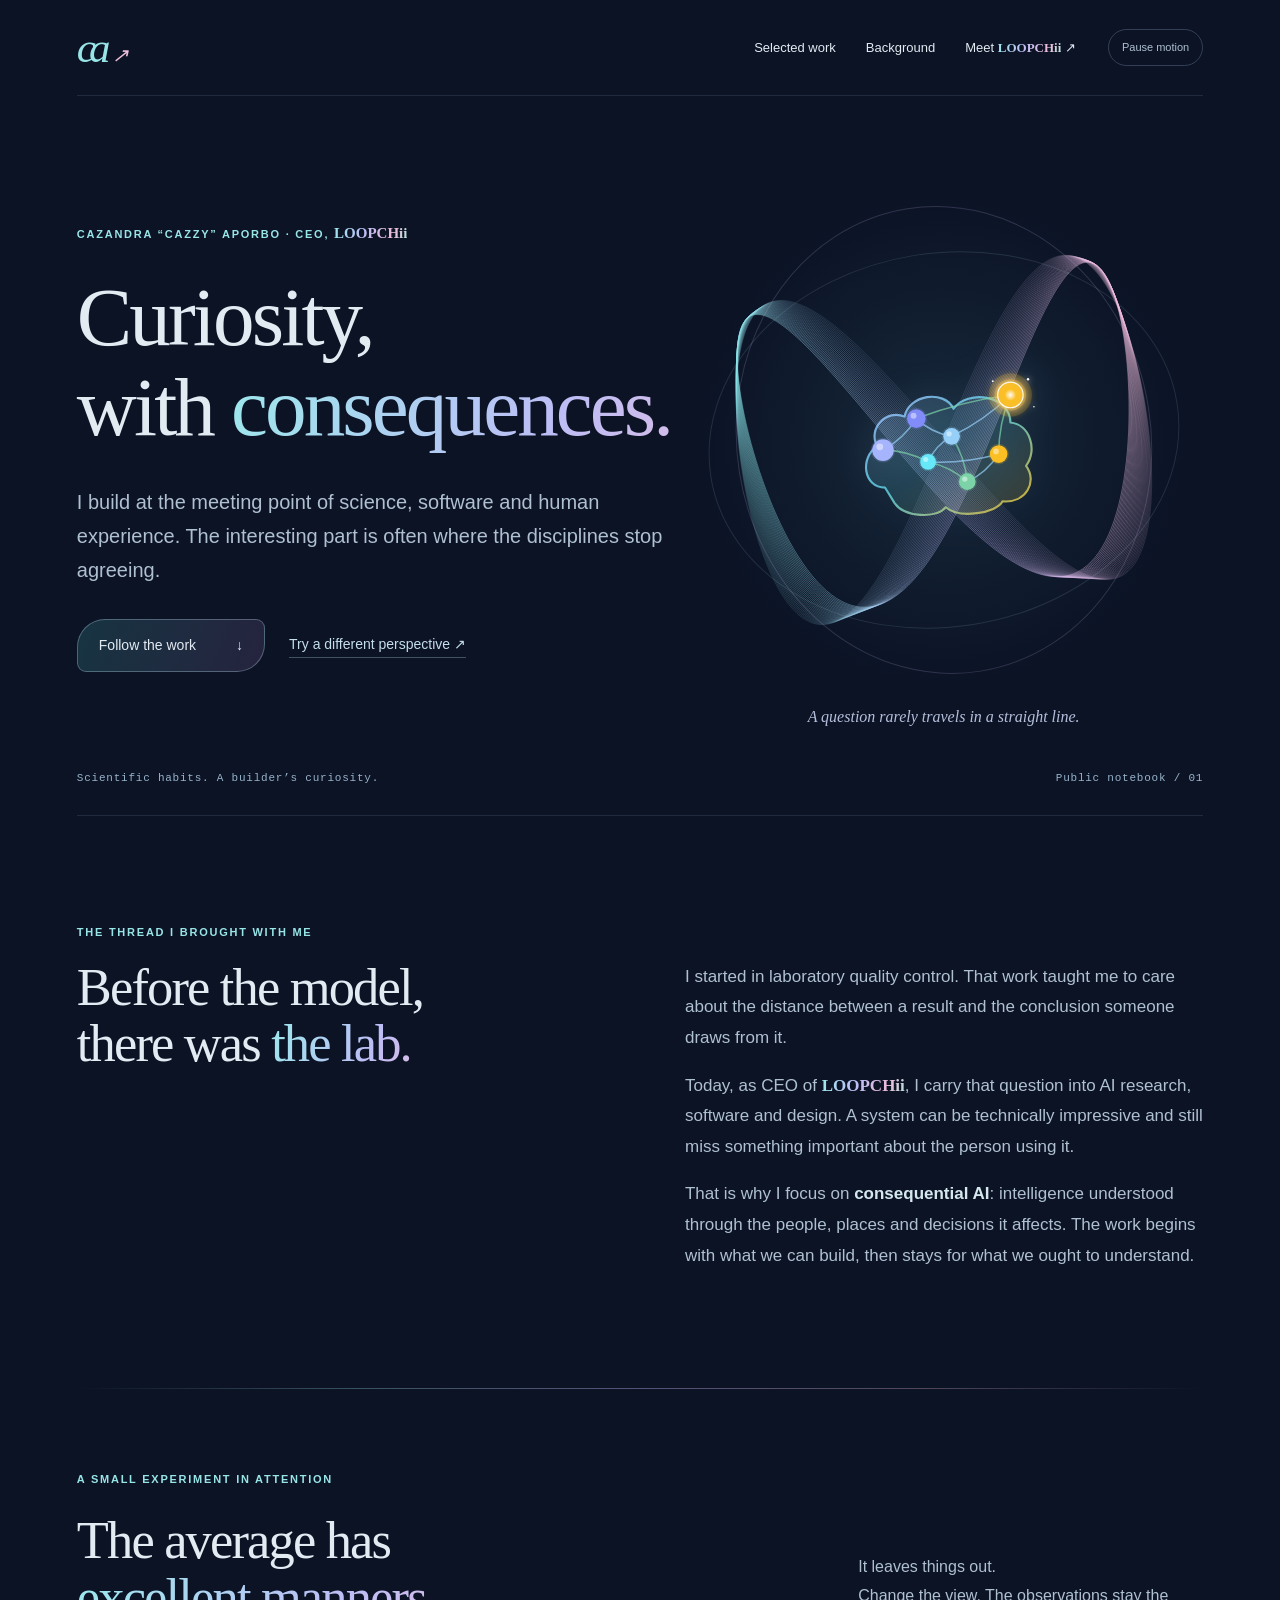
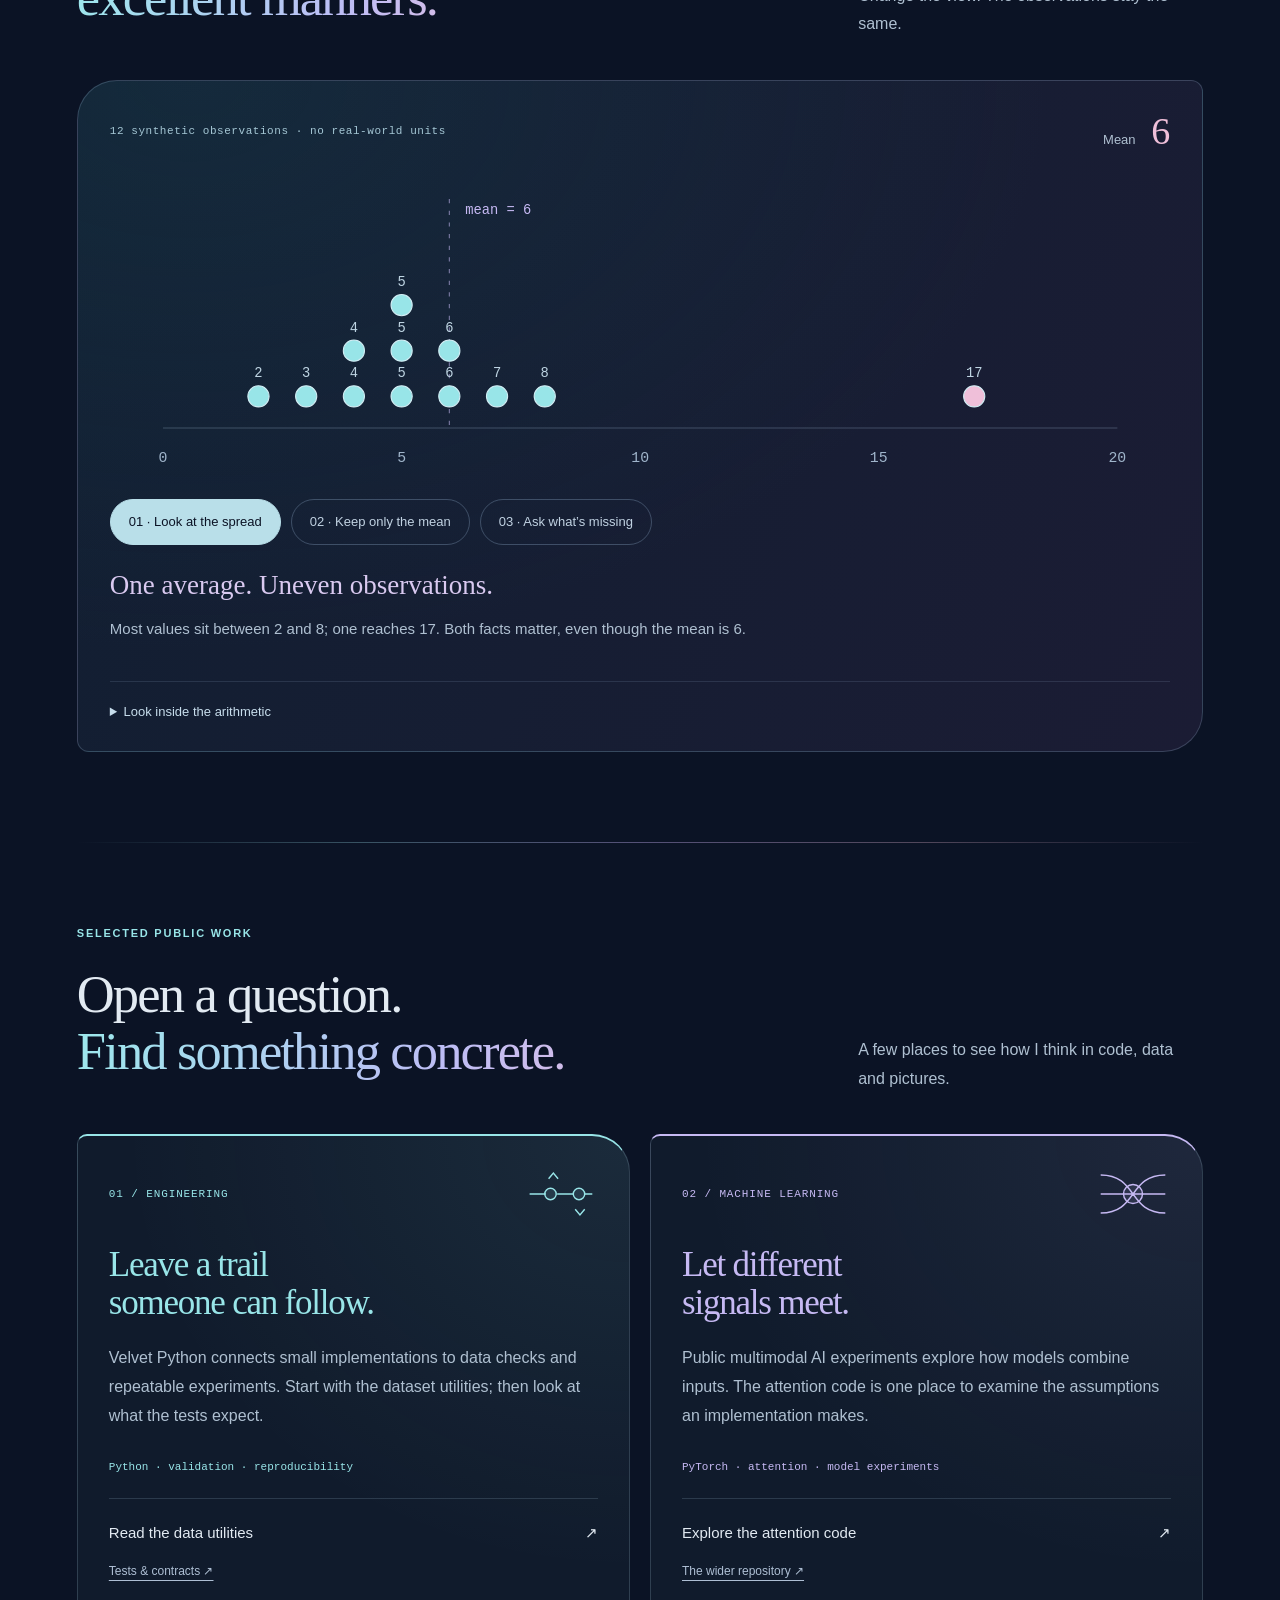
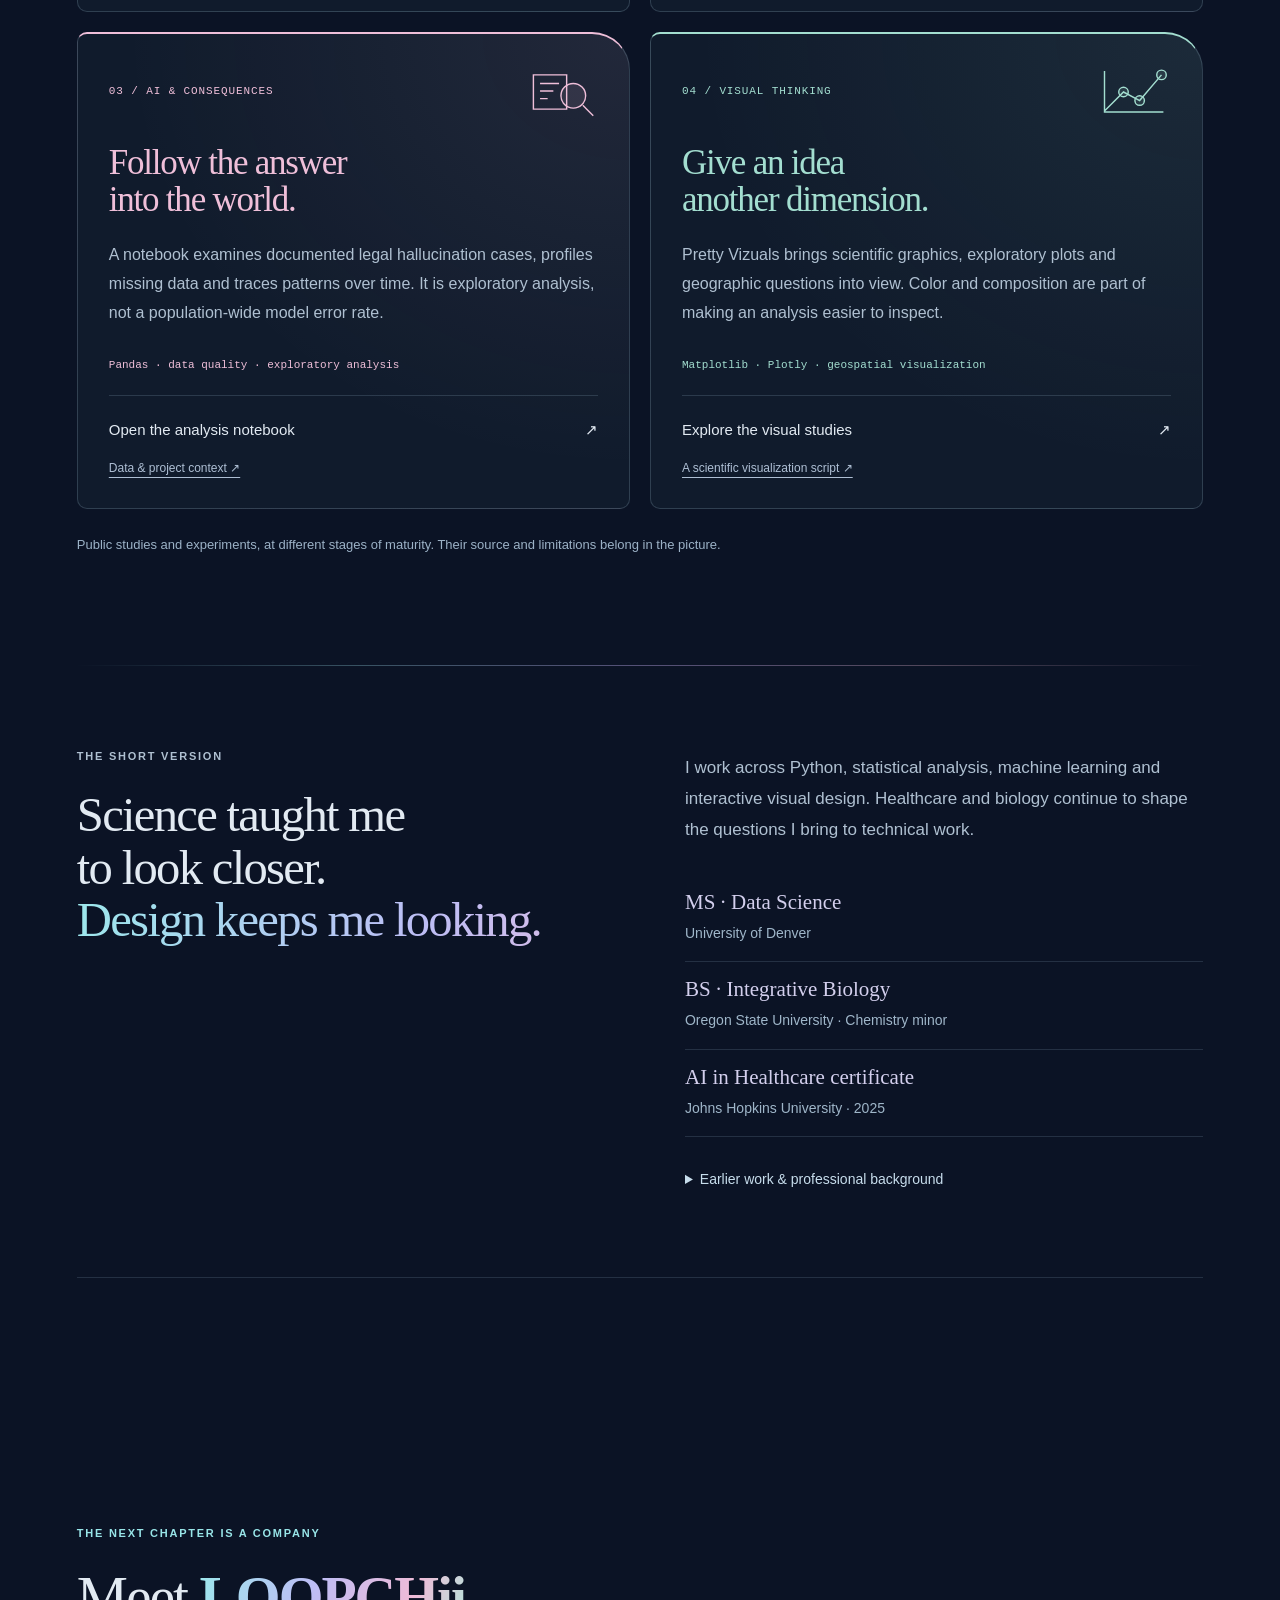
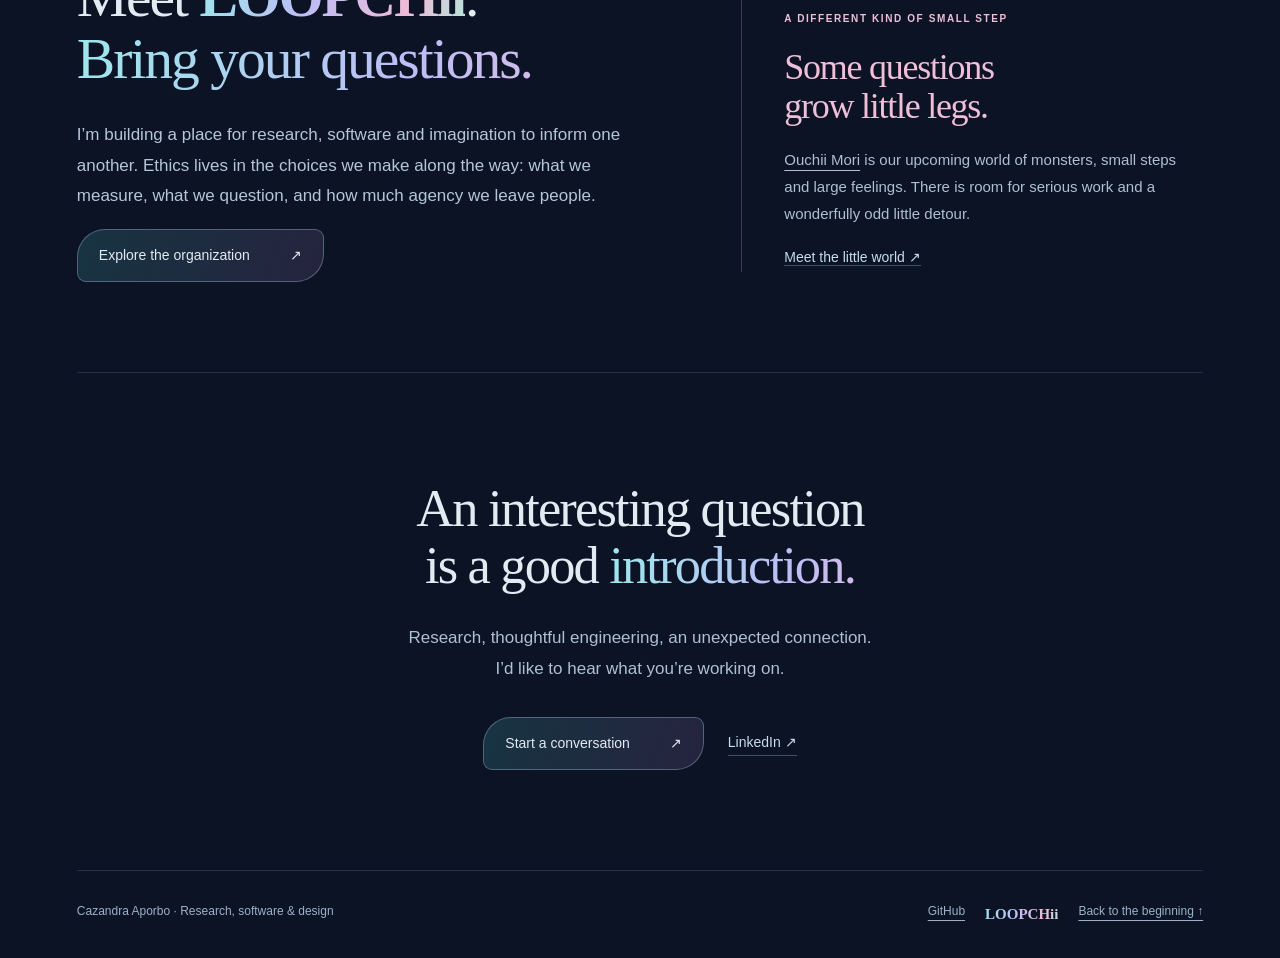
==== docs/index.html @ 55ecd4b3 "Introduce Cazandra's CEO profile and interactive public notebook" ====
<!doctype html>
<html lang="en">
<head>
<meta charset="utf-8"><meta name="viewport" content="width=device-width,initial-scale=1">
<title>Cazandra Aporbo · CEO, LOOPCHii | Research, software & design</title>
<meta name="description" content="Meet Cazandra (Cazzy) Aporbo, CEO of LOOPCHii. Explore public work in data science, AI research and interactive design, and the questions behind it.">
<link rel="canonical" href="https://cazzy-aporbo.github.io/Cazzy-Aporbo/">
<link rel="icon" href="assets/loopchii-cloud-icon-v7.svg" type="image/svg+xml"><link rel="icon" href="assets/favicon.png" type="image/png" sizes="96x96">
<meta name="theme-color" content="#0b1325">
<meta property="og:type" content="website"><meta property="og:title" content="Cazandra Aporbo · Curiosity, with consequences."><meta property="og:description" content="CEO, LOOPCHii. Selected work in research, software and design—and the questions that keep me building."><meta property="og:url" content="https://cazzy-aporbo.github.io/Cazzy-Aporbo/"><meta property="og:image" content="https://cazzy-aporbo.github.io/Cazzy-Aporbo/assets/social-card.png"><meta property="og:image:width" content="1200"><meta property="og:image:height" content="630"><meta property="og:image:alt" content="Cazandra Aporbo, CEO of LOOPCHii. Curiosity, with consequences. Pastel cloud emblem on midnight blue.">
<meta name="twitter:card" content="summary_large_image"><meta name="twitter:title" content="Cazandra Aporbo · CEO, LOOPCHii"><meta name="twitter:description" content="Research, software and design. Explore the work and the questions behind it."><meta name="twitter:image" content="https://cazzy-aporbo.github.io/Cazzy-Aporbo/assets/social-card.png"><meta name="twitter:image:alt" content="Cazandra Aporbo — Curiosity, with consequences.">
<meta name="referrer" content="strict-origin-when-cross-origin">
<meta http-equiv="Content-Security-Policy" content="default-src 'none'; img-src 'self'; style-src 'self'; script-src 'self'; base-uri 'none'; form-action 'none'; connect-src 'none'">
<link rel="stylesheet" href="styles.css"><script src="app.js" defer></script>
</head>
<body>
<a class="skip" href="#main">Skip to content</a>
<header class="wrap masthead"><a class="signature" href="#main" aria-label="Cazandra Aporbo, home">ca<span aria-hidden="true">↗</span></a><nav aria-label="Main"><a href="#work">Selected work</a><a href="#background">Background</a><a href="https://github.com/loopchii">Meet <span class="wordmark">LOOPCHii</span> ↗</a></nav><button class="motion" id="motion" hidden aria-pressed="false">Pause motion</button></header>
<main id="main">
<section class="hero wrap">
<div class="hero-copy"><p class="eyebrow">Cazandra “Cazzy” Aporbo · CEO, <span class="wordmark">LOOPCHii</span></p><h1>Curiosity,<br>with <em>consequences.</em></h1><p class="intro">I build at the meeting point of science, software and human experience. The interesting part is often where the disciplines stop agreeing.</p><div class="actions"><a class="button" href="#work">Follow the work <span>↓</span></a><a class="quiet-link" href="#experiment">Try a different perspective ↗</a></div></div>
<div class="hero-art" aria-hidden="true"><svg class="ribbon-field" viewBox="0 0 600 600"><defs><linearGradient id="ribbon-ink"><stop stop-color="#89e5e8"/><stop offset=".5" stop-color="#bdb2f5"/><stop offset="1" stop-color="#f0bcdc"/></linearGradient></defs><g class="ribbon-trails"></g><ellipse cx="300" cy="300" rx="245" ry="194" fill="none" stroke="#aacbdd25"/><ellipse cx="300" cy="300" rx="215" ry="243" fill="none" stroke="#ccb6ed30"/></svg><img class="hero-cloud" src="assets/loopchii-cloud-icon-v7.svg" width="200" height="200" alt=""><span class="art-note">A question rarely travels in a straight line.</span></div>
<div class="hero-foot"><span>Scientific habits. A builder’s curiosity.</span><span>Public notebook / 01</span></div>
</section>
<section class="origin wrap" aria-labelledby="origin-title"><p class="eyebrow">The thread I brought with me</p><div class="split"><h2 id="origin-title">Before the model,<br>there was <em>the lab.</em></h2><div><p>I started in laboratory quality control. That work taught me to care about the distance between a result and the conclusion someone draws from it.</p><p>Today, as CEO of <span class="wordmark">LOOPCHii</span>, I carry that question into AI research, software and design. A system can be technically impressive and still miss something important about the person using it.</p><p>That is why I focus on <strong>consequential AI</strong>: intelligence understood through the people, places and decisions it affects. The work begins with what we can build, then stays for what we ought to understand.</p></div></div></section>
<section class="experiment wrap" id="experiment" aria-labelledby="experiment-title">
<div class="section-heading"><div><p class="eyebrow">A small experiment in attention</p><h2 id="experiment-title">The average has<br><em>excellent manners.</em></h2></div><p>It leaves things out.<br>Change the view. The observations stay the same.</p></div>
<div class="instrument">
<div class="instrument-top"><span class="mono">12 synthetic observations · no real-world units</span><span class="mean-label">Mean <strong id="mean-value">6</strong></span></div>
<div class="chart-wrap"><svg id="sample-chart" viewBox="0 0 1000 300" role="img" aria-labelledby="chart-title chart-desc"><title id="chart-title">Twelve example values on a zero to twenty scale</title><desc id="chart-desc">The values are 2, 3, 4, 4, 5, 5, 5, 6, 6, 7, 8 and 17. Their mean is 6.</desc><g class="axis"><path d="M50 250H950"/><text x="50" y="282">0</text><text x="275" y="282">5</text><text x="500" y="282">10</text><text x="725" y="282">15</text><text x="950" y="282">20</text></g><path class="mean-line" d="M320 34V250"/><text class="mean-caption" x="335" y="48">mean = 6</text><g id="sample-points"></g></svg></div>
<div class="instrument-controls" role="group" aria-label="Choose a view"><button data-view="distribution" aria-pressed="true" disabled>01 · Look at the spread</button><button data-view="mean" aria-pressed="false" disabled>02 · Keep only the mean</button><button data-view="context" aria-pressed="false" disabled>03 · Ask what’s missing</button></div>
<div class="reading" aria-live="polite"><p id="reading-title">One average. Uneven observations.</p><p id="reading-copy">Most values sit between 2 and 8; one reaches 17. Both facts matter, even though the mean is 6.</p></div>
<noscript><p class="no-script">Values: 2, 3, 4, 4, 5, 5, 5, 6, 6, 7, 8, 17. Mean: 6. Enable JavaScript to rearrange the view.</p></noscript>
<details class="math"><summary>Look inside the arithmetic</summary><p><code>[2, 3, 4, 4, 5, 5, 5, 6, 6, 7, 8, 17]</code><br>72 ÷ 12 = 6. This is an illustration of information lost in aggregation, not a research finding or a model evaluation.</p><a href="https://github.com/Cazzy-Aporbo/Cazzy-Aporbo/blob/main/docs/app.js">Read this page’s interaction code ↗</a></details>
</div>
</section>
<section class="work wrap" id="work" aria-labelledby="work-title"><div class="section-heading"><div><p class="eyebrow">Selected public work</p><h2 id="work-title">Open a question.<br><em>Find something concrete.</em></h2></div><p>A few places to see how I think in code, data and pictures.</p></div>
<div class="work-grid">
<article class="project cyan"><div class="project-top"><span>01 / ENGINEERING</span><svg viewBox="0 0 80 60" aria-hidden="true"><path d="M8 30h17m12 0h17m12 0h8"/><circle cx="30" cy="30" r="6"/><circle cx="60" cy="30" r="6"/><path d="m28 14 5-6 5 6m18 32 5 6 5-6"/></svg></div><h3>Leave a trail<br>someone can follow.</h3><p>Velvet Python connects small implementations to data checks and repeatable experiments. Start with the dataset utilities; then look at what the tests expect.</p><p class="skills">Python · validation · reproducibility</p><a class="project-link" href="https://github.com/Cazzy-Aporbo/velvet-python/blob/main/src/data_utils.py">Read the data utilities <span>↗</span></a><a class="secondary" href="https://github.com/Cazzy-Aporbo/velvet-python/tree/main/tests">Tests &amp; contracts ↗</a></article>
<article class="lilac project"><div class="project-top"><span>02 / MACHINE LEARNING</span><svg viewBox="0 0 80 60" aria-hidden="true"><path d="M6 10C45 10 35 50 74 50M6 50C45 50 35 10 74 10M6 30h68"/><circle cx="40" cy="30" r="10"/></svg></div><h3>Let different<br>signals meet.</h3><p>Public multimodal AI experiments explore how models combine inputs. The attention code is one place to examine the assumptions an implementation makes.</p><p class="skills">PyTorch · attention · model experiments</p><a class="project-link" href="https://github.com/Cazzy-Aporbo/Advanced_multi-modal-AI/blob/main/core/attention_mechanisms.py">Explore the attention code <span>↗</span></a><a class="secondary" href="https://github.com/Cazzy-Aporbo/Advanced_multi-modal-AI">The wider repository ↗</a></article>
<article class="rose project"><div class="project-top"><span>03 / AI &amp; CONSEQUENCES</span><svg viewBox="0 0 80 60" aria-hidden="true"><path d="M12 12h35v36H12zM19 21h20m-20 8h14m-14 8h8"/><circle cx="54" cy="34" r="13"/><path d="m64 44 11 11"/></svg></div><h3>Follow the answer<br>into the world.</h3><p>A notebook examines documented legal hallucination cases, profiles missing data and traces patterns over time. It is exploratory analysis, not a population-wide model error rate.</p><p class="skills">Pandas · data quality · exploratory analysis</p><a class="project-link" href="https://github.com/Cazzy-Aporbo/AI-hallucination-analysis/blob/main/ai_hallucinate.ipynb">Open the analysis notebook <span>↗</span></a><a class="secondary" href="https://github.com/Cazzy-Aporbo/AI-hallucination-analysis">Data &amp; project context ↗</a></article>
<article class="mint project"><div class="project-top"><span>04 / VISUAL THINKING</span><svg viewBox="0 0 80 60" aria-hidden="true"><path d="M10 8v43h62M10 50l20-20 17 9 23-27"/><circle cx="30" cy="30" r="5"/><circle cx="47" cy="39" r="5"/><circle cx="70" cy="12" r="5"/></svg></div><h3>Give an idea<br>another dimension.</h3><p>Pretty Vizuals brings scientific graphics, exploratory plots and geographic questions into view. Color and composition are part of making an analysis easier to inspect.</p><p class="skills">Matplotlib · Plotly · geospatial visualization</p><a class="project-link" href="https://github.com/Cazzy-Aporbo/pretty-vizuals">Explore the visual studies <span>↗</span></a><a class="secondary" href="https://github.com/Cazzy-Aporbo/pretty-vizuals/blob/master/advanced_periodic_visuals.py">A scientific visualization script ↗</a></article>
</div><p class="scope">Public studies and experiments, at different stages of maturity. Their source and limitations belong in the picture.</p></section>
<section class="background wrap" id="background"><div><p class="eyebrow">The short version</p><h2>Science taught me<br>to look closer.<br><em>Design keeps me looking.</em></h2></div><div><p>I work across Python, statistical analysis, machine learning and interactive visual design. Healthcare and biology continue to shape the questions I bring to technical work.</p><dl><div><dt>MS · Data Science</dt><dd>University of Denver</dd></div><div><dt>BS · Integrative Biology</dt><dd>Oregon State University · Chemistry minor</dd></div><div><dt>AI in Healthcare certificate</dt><dd>Johns Hopkins University · 2025</dd></div></dl><details><summary>Earlier work &amp; professional background</summary><p>My earlier work spans laboratory quality control and data science leadership. I now lead <span class="wordmark">LOOPCHii</span>, bringing those scientific habits into the company’s research, software and design.</p><a href="https://www.linkedin.com/in/cazandra-aporbo">Continue on LinkedIn ↗</a></details></div></section>
<section class="next wrap" id="loopchii"><img src="assets/cloud-river.png" alt="" width="1983" height="793" loading="lazy"><div class="next-copy"><p class="eyebrow">The next chapter is a company</p><h2>Meet <span class="wordmark">LOOPCHii</span>.<br><em>Bring your questions.</em></h2><p>I’m building a place for research, software and imagination to inform one another. Ethics lives in the choices we make along the way: what we measure, what we question, and how much agency we leave people.</p><a class="button" href="https://github.com/loopchii">Explore the organization <span>↗</span></a></div><div class="play-note"><p class="eyebrow">A different kind of small step</p><h3>Some questions<br>grow little legs.</h3><p><a href="https://www.loopchii.games/">Ouchii Mori</a> is our upcoming world of monsters, small steps and large feelings. There is room for serious work and a wonderfully odd little detour.</p><a class="quiet-link" href="https://www.loopchii.games/">Meet the little world ↗</a></div></section>
<section class="contact wrap"><h2>An interesting question<br>is a good <em>introduction.</em></h2><p>Research, thoughtful engineering, an unexpected connection.<br>I’d like to hear what you’re working on.</p><div class="actions"><a class="button" href="https://www.loopchii.com/contact/">Start a conversation <span>↗</span></a><a class="quiet-link" href="https://www.linkedin.com/in/cazandra-aporbo">LinkedIn ↗</a></div></section>
</main><footer class="wrap"><span>Cazandra Aporbo · Research, software &amp; design</span><nav aria-label="Footer"><a href="https://github.com/Cazzy-Aporbo">GitHub</a><a href="https://www.loopchii.com/" class="wordmark">LOOPCHii</a><a href="#main">Back to the beginning ↑</a></nav></footer>
</body></html>
---- docs/styles.css ----
:root{--bg:#0b1325;--fg:#e2eaf2;--muted:#afc0d1;--cyan:#98e5e8;--lilac:#c6b9f3;--rose:#efbfd9;--mint:#a3ded0;--holo:linear-gradient(110deg,#9ce8ec,#bdbdf5 42%,#efbbd8 78%,#b4e5da)}
*{box-sizing:border-box}html{scroll-behavior:smooth;scroll-padding-top:3rem}body{margin:0;background:var(--bg);color:var(--fg);font:17px/1.8 -apple-system,BlinkMacSystemFont,"Segoe UI",sans-serif}::selection{background:#bdbdf5;color:#0b1325}a{color:inherit;text-underline-offset:5px}button{font:inherit;cursor:pointer}button[hidden]{display:none}a:focus-visible,button:focus-visible,summary:focus-visible{outline:2px solid var(--cyan);outline-offset:6px}button:disabled{cursor:default}img{max-width:100%;height:auto}.wrap{width:min(1240px,88%);margin-inline:auto}.wordmark{font-family:Georgia,serif;font-weight:bold;white-space:nowrap;background:var(--holo);color:transparent;background-clip:text;-webkit-background-clip:text}.skip{position:absolute;z-index:20;top:-100px;left:20px;background:var(--cyan);color:#0b1325;padding:8px 20px}.skip:focus{top:10px}.masthead{display:flex;align-items:center;gap:32px;padding-block:23px;border-bottom:1px solid #a8c3dc22}.signature{font:italic 43px Georgia,serif;text-decoration:none;letter-spacing:-7px;color:var(--cyan);padding-right:12px}.signature span{font-size:20px;letter-spacing:0;color:var(--rose);margin-left:9px}.masthead nav{display:flex;gap:30px;font-size:13px;margin-left:auto}.masthead nav a{text-decoration:none}.motion{color:var(--muted);background:none;border:1px solid #8fa5c54d;border-radius:30px;padding:8px 13px;font-size:11px}.hero{position:relative;display:grid;grid-template-columns:1.3fr 1fr;align-items:center;min-height:720px;padding-top:55px}.hero-copy{z-index:1}.eyebrow{text-transform:uppercase;font-size:11px;letter-spacing:.16em;color:var(--cyan);font-weight:600}.eyebrow .wordmark{text-transform:none;font-size:15px;letter-spacing:0}h1,h2,h3{font-family:Georgia,"Times New Roman",serif;font-weight:400;line-height:1.08;letter-spacing:-.035em}h1{font-size:clamp(58px,6.5vw,94px);margin:26px 0 32px}h1 em,h2 em{font-style:normal;background:var(--holo);background-size:180% 100%;color:transparent;background-clip:text;-webkit-background-clip:text;animation:ink 22s ease-in-out infinite}h2{font-size:clamp(39px,4.1vw,60px);margin:22px 0 30px}h3{font-size:35px}.intro{max-width:600px;color:var(--muted);font-size:20px;line-height:1.7}.actions{display:flex;align-items:center;gap:24px;flex-wrap:wrap;margin-top:32px}.button{display:inline-flex;align-items:center;justify-content:space-between;gap:40px;border:1px solid #aecadc5c;border-radius:28px 9px 28px 9px;padding:13px 21px;text-decoration:none;background:linear-gradient(110deg,#173442,#25233e);font-size:14px;transition:transform .25s,border-color .25s}.button:hover{transform:translateY(-3px);border-color:var(--cyan)}.quiet-link{color:#c5deeb;text-decoration:none;border-bottom:1px solid #a7cfdb55;font-size:14px}.quiet-link:hover{color:var(--rose)}.hero-art{position:relative;aspect-ratio:1;width:118%;margin-left:-12%;isolation:isolate}.hero-art:before{content:"";position:absolute;inset:6%;border-radius:50%;background:radial-gradient(ellipse,#284b5d66,transparent 68%);z-index:-1}.ribbon-field{position:absolute;inset:0;width:100%;height:100%;transform:rotate(-9deg)}.ribbon-trails{transform-origin:300px 300px;animation:turn 45s linear infinite}.hero-cloud{position:absolute;top:50%;left:50%;width:34%;transform:translate(-50%,-50%);filter:drop-shadow(0 0 20px #a4d7ef35);animation:float 9s ease-in-out infinite}.art-note{position:absolute;bottom:0;left:0;right:0;text-align:center;font:italic 16px/1.6 Georgia,serif;color:#b5bfdc}.hero-foot{grid-column:1/-1;display:flex;justify-content:space-between;gap:16px;width:100%;padding:40px 0 28px;border-bottom:1px solid #a8c3dc22;font:11px/1.5 monospace;color:#98b3cb;letter-spacing:.07em}.origin{padding-block:96px 100px}.split,.background{display:grid;grid-template-columns:1fr 1fr;gap:90px}.split h2{margin-top:5px}.split p:first-child{margin-top:8px}.split p,.background p{color:var(--muted)}strong{color:#d5e8ee;font-weight:600}.section-heading{display:flex;align-items:end;justify-content:space-between;gap:50px;margin-bottom:25px}.section-heading>p{max-width:345px;color:var(--muted);font-size:16px}.experiment,.work,.background{border-top:1px solid;border-image:linear-gradient(90deg,transparent,#95d6e253,#c4aef366,#edbbd44f,transparent) 1;padding-top:70px}.experiment{padding-bottom:90px}.instrument{border:1px solid #a5c4de3b;border-radius:40px 12px 40px 12px;background:radial-gradient(ellipse at 10% 0,#1b45534a,transparent 60%),linear-gradient(115deg,#111f32,#1b1c34);padding:28px 32px}.instrument-top{display:flex;align-items:center;justify-content:space-between;gap:15px}.mono{font:11px/1.7 monospace;color:#a5c7d5;letter-spacing:.05em}.mean-label{color:var(--muted);font-size:13px;white-space:nowrap}.mean-label strong{font:38px Georgia,serif;color:var(--rose);margin-left:12px}.chart-wrap{margin-top:10px}.chart-wrap svg{display:block;width:100%;height:auto;overflow:visible}.axis path{stroke:#99b7cc50;fill:none}.axis text{fill:#a0b5cb;font:14px monospace;text-anchor:middle}.mean-line{stroke:var(--lilac);stroke-dasharray:4 7;opacity:.6}.mean-caption{fill:var(--lilac);font:13px monospace}.observation{fill:var(--cyan);stroke:#d2edf4;stroke-width:1;transition:cx 1s cubic-bezier(.2,.7,.2,1),cy 1s cubic-bezier(.2,.7,.2,1),fill .6s}.observation.outlier{fill:var(--rose)}.value-label{fill:#bed4e2;font:13px monospace;text-anchor:middle;transition:opacity .3s}.instrument-controls{display:flex;flex-wrap:wrap;gap:10px;margin-top:18px}.instrument-controls button{background:transparent;color:#c1d2e2;border:1px solid #839cba60;border-radius:24px;padding:10px 18px;font-size:13px}.instrument-controls button[aria-pressed=true]{color:#0b1325;background:#b9dfe9;border-color:#b9dfe9}.reading{min-height:136px;padding-block:22px 8px}.reading p:first-child{font:27px/1.4 Georgia,serif;color:#d9c9f0;margin:0 0 10px}.reading p:last-child{color:var(--muted);font-size:15px;max-width:850px;margin:0}.math{border-top:1px solid #91abc62a;padding-top:18px;font-size:13px;color:var(--muted)}summary{cursor:pointer;color:#c7ddec}details p{line-height:1.8}code{font-size:13px;overflow-wrap:anywhere}.work{padding-bottom:85px}.work-grid{display:grid;grid-template-columns:repeat(2,1fr);gap:20px}.project{--accent:var(--cyan);border:1px solid #a1bed338;border-top:2px solid var(--accent);border-radius:10px 38px 10px 10px;background:radial-gradient(ellipse at 100% 0,color-mix(in srgb,var(--accent) 8%,transparent),transparent 65%),#101b2c;padding:28px 31px;display:flex;flex-direction:column;position:relative;transition:transform .35s,border-color .35s}.lilac{--accent:var(--lilac)}.rose{--accent:var(--rose)}.mint{--accent:var(--mint)}.project:hover{transform:translateY(-4px);border-color:color-mix(in srgb,var(--accent) 70%,transparent)}.project-top{display:flex;align-items:center;justify-content:space-between;gap:20px;font:11px/1.5 monospace;color:var(--accent);letter-spacing:.08em}.project-top svg{width:76px;height:60px;stroke:var(--accent);stroke-width:1.5;fill:none}.project-top svg circle{fill:color-mix(in srgb,var(--accent) 10%,transparent)}.project h3{color:var(--accent);margin:22px 0}.project p{color:var(--muted);font-size:16px;margin:0 0 20px}.project .skills{font:11px/1.8 monospace;color:var(--accent);margin-top:auto;padding-top:8px}.project-link{display:flex;justify-content:space-between;gap:12px;font-size:15px;text-decoration:none;padding-top:20px;border-top:1px solid #a1bed330}.secondary{font-size:12px;color:#aebfd4;margin-top:15px;width:fit-content}.scope{font-size:13px;color:#9cb2c7;margin:24px 0}.background{padding-bottom:85px;align-items:start}.background h2{font-size:clamp(36px,3.8vw,54px)}.background dl{margin-block:30px}.background dl>div{padding:15px 0;border-bottom:1px solid #a1bed32b}.background dt{color:#d3cfed;font:21px Georgia,serif}.background dd{margin:6px 0 0;color:#9fb6c9;font-size:14px}.background details{font-size:14px}.next{position:relative;isolation:isolate;padding-block:235px 90px;display:grid;grid-template-columns:1.1fr .9fr;gap:100px;border-top:1px solid #a1bed32b}.next>img{position:absolute;z-index:-1;width:100%;top:0;left:0;opacity:.8;mask-image:radial-gradient(ellipse at 50% 45%,#000 25%,transparent 72%);transform:rotate(-4deg);animation:river 20s ease-in-out infinite}.next h2{font-size:clamp(43px,4.5vw,65px)}.next-copy>p:not(.eyebrow){color:#b5c7d7}.play-note{border-left:1px solid #ccb6ed44;padding-left:42px;align-self:end;margin-bottom:10px}.play-note h3{font-size:36px;color:var(--rose);margin-block:20px}.play-note p{color:var(--muted);font-size:15px}.play-note .eyebrow{color:var(--rose);font-size:10px}.contact{text-align:center;padding-block:85px 100px;border-top:1px solid #a1bed32b}.contact p{color:var(--muted)}.contact .actions{justify-content:center}footer{display:flex;justify-content:space-between;gap:25px;border-top:1px solid #a1bed32b;padding-block:30px;font-size:12px;color:#9bb2c8}footer nav{display:flex;gap:20px}footer nav .wordmark{font-size:15px}body.paused *,body.paused *:before,body.paused *:after{animation-play-state:paused!important;transition:none!important}html.paused{scroll-behavior:auto}.no-script{color:var(--muted);font-size:14px}@keyframes turn{to{transform:rotate(360deg)}}@keyframes float{50%{transform:translate(-50%,-55%) rotate(5deg)}}@keyframes ink{50%{background-position:100% 50%}}@keyframes river{50%{transform:translateY(-12px) rotate(-2deg)}}
@media(max-width:1000px){.hero{min-height:650px}.hero-art{width:115%;margin-left:-15%}.hero .actions{gap:20px}.hero .quiet-link{font-size:12px}.split,.background{gap:40px}.next{gap:45px}.masthead nav{gap:20px}.hero h1{font-size:66px}.intro{font-size:18px}}
@media(max-width:760px){.masthead{gap:15px;flex-wrap:wrap}.masthead nav{order:3;width:100%;justify-content:space-between;margin:0;gap:12px;font-size:12px}.motion{margin-left:auto}.hero{grid-template-columns:1fr;padding-top:42px;min-height:0}.hero-art{width:min(440px,90%);margin:0 auto}.hero-copy{max-width:580px}.hero h1{font-size:clamp(54px,9vw,76px)}.hero-foot{font-size:10px;padding-top:28px}.hero-foot span{max-width:60%}.origin{padding-block:60px}.split,.background{grid-template-columns:1fr;gap:10px}.section-heading{display:block}.section-heading>p{max-width:100%}.work-grid{grid-template-columns:1fr}.experiment,.work,.background{padding-top:45px}.instrument{padding:20px 18px;border-radius:27px 9px}.instrument-controls{gap:8px}.instrument-controls button{font-size:12px;padding:10px 12px}.instrument-top .mono{max-width:65%;font-size:10px}.reading{min-height:182px}.reading p:first-child{font-size:24px}.reading p:last-child{font-size:14px}.math{font-size:12px}.project{padding:25px}.next{grid-template-columns:1fr;gap:35px;padding-top:160px}.next>img{top:20px}.next h2{font-size:48px}.play-note{padding-left:23px}.contact{padding-block:60px}.contact h2{font-size:42px}footer{flex-direction:column;padding-bottom:25px}footer nav{flex-wrap:wrap}.art-note{font-size:14px}.chart-wrap{margin-top:25px}.chart-wrap svg{min-height:130px}.eyebrow{line-height:1.7}.intro{font-size:18px}.origin h2{margin-top:15px}}
@media(prefers-reduced-motion:reduce){html{scroll-behavior:auto}*,*:before,*:after{animation:none!important;transition:none!important}}
@media(forced-colors:active){.wordmark,h1 em,h2 em{background:none;color:CanvasText}.project-top svg{stroke:CanvasText}.button{border:1px solid ButtonText}}
@media print{body{background:white;color:#111}header,.hero-art,.experiment,.next>img,.motion{display:none}p,.intro,.split p,.background p,.project p{color:#333!important}.wordmark,h1 em,h2 em{background:none;color:#335}.wrap{width:100%}h1{font-size:44px}.hero{display:block;min-height:0}.origin,.work,.background,.next,.contact{padding-block:25px}.project{break-inside:avoid;background:white}.project h3,.project-link{color:#222}.next{display:block}.play-note{margin-top:30px}footer{color:#333}}

.project:hover .project-top svg,.project:focus-within .project-top svg{animation:diagram-arrive .7s ease-out 1}@keyframes diagram-arrive{from{stroke-dasharray:9 10;stroke-dashoffset:40;transform:translateY(4px)}to{stroke-dasharray:9 0;stroke-dashoffset:0;transform:translateY(0)}}@media(prefers-reduced-motion:reduce){.project:hover .project-top svg,.project:focus-within .project-top svg{animation:none}}
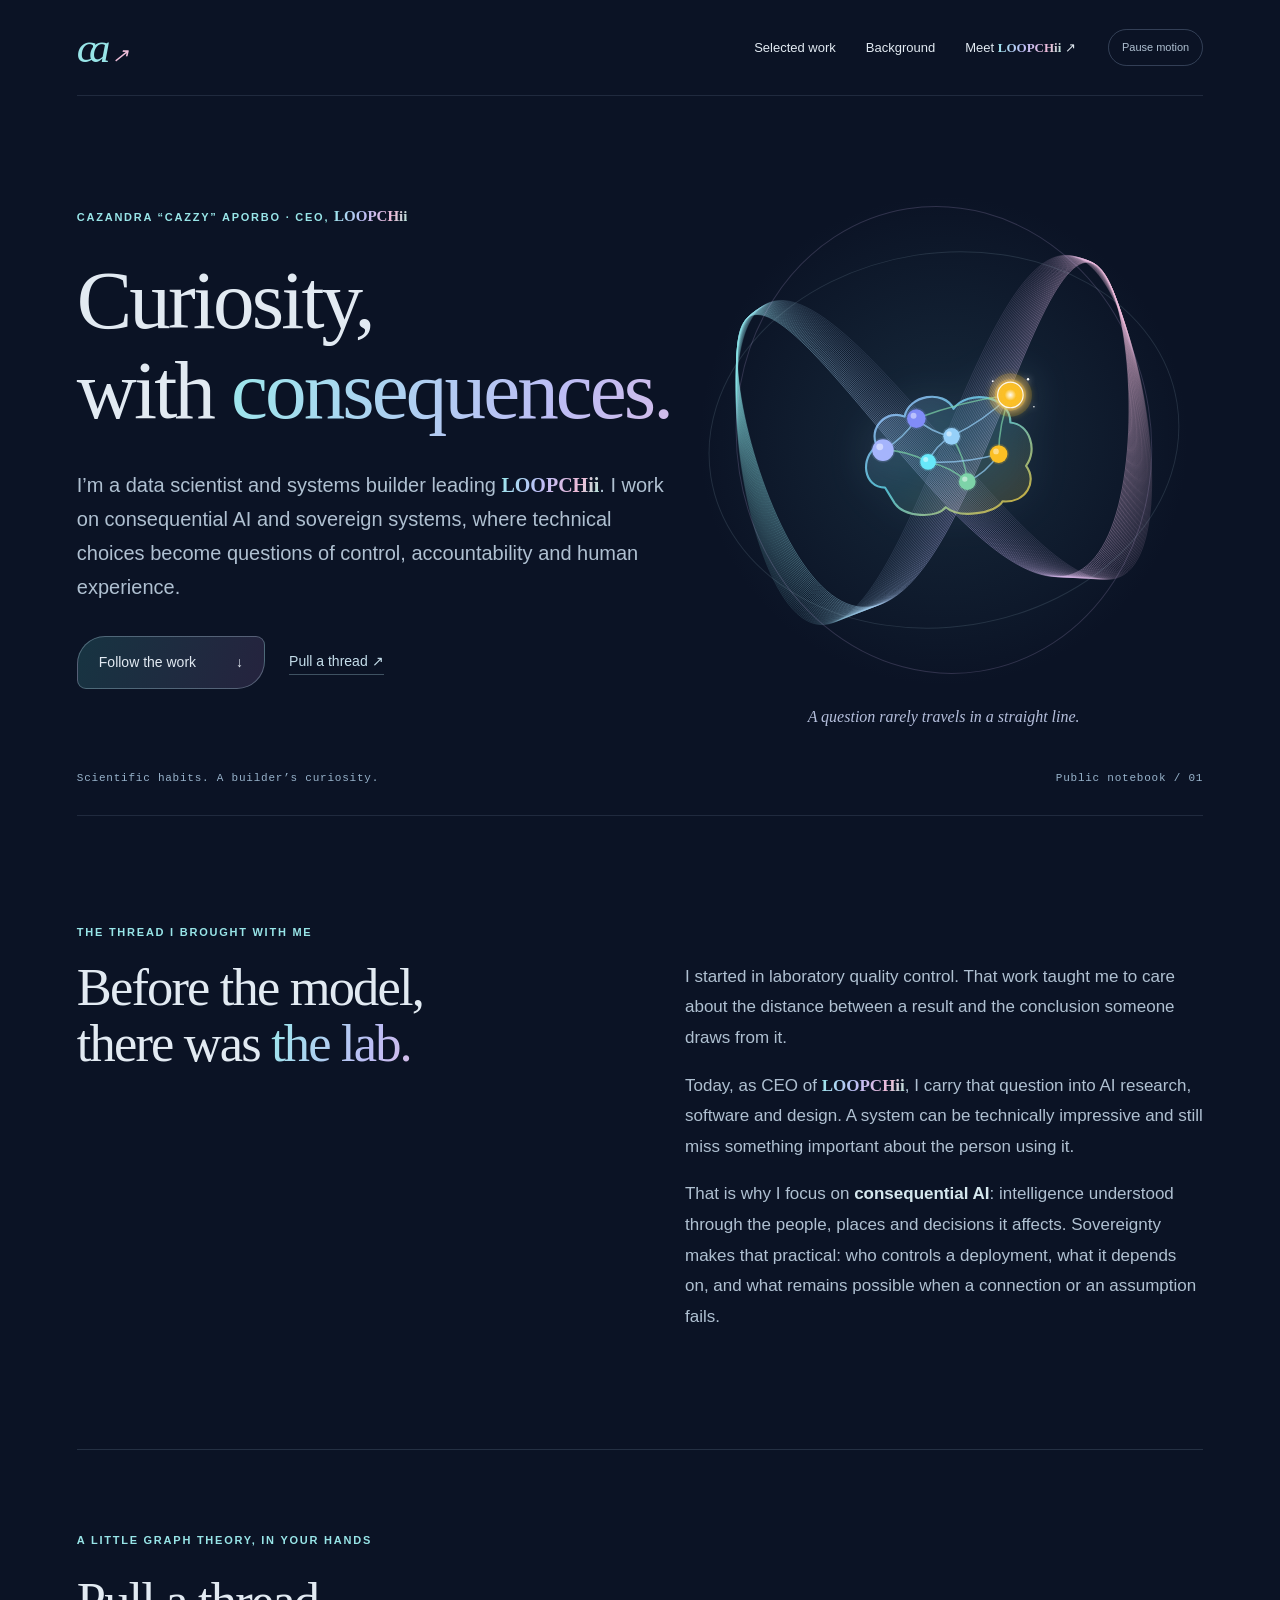
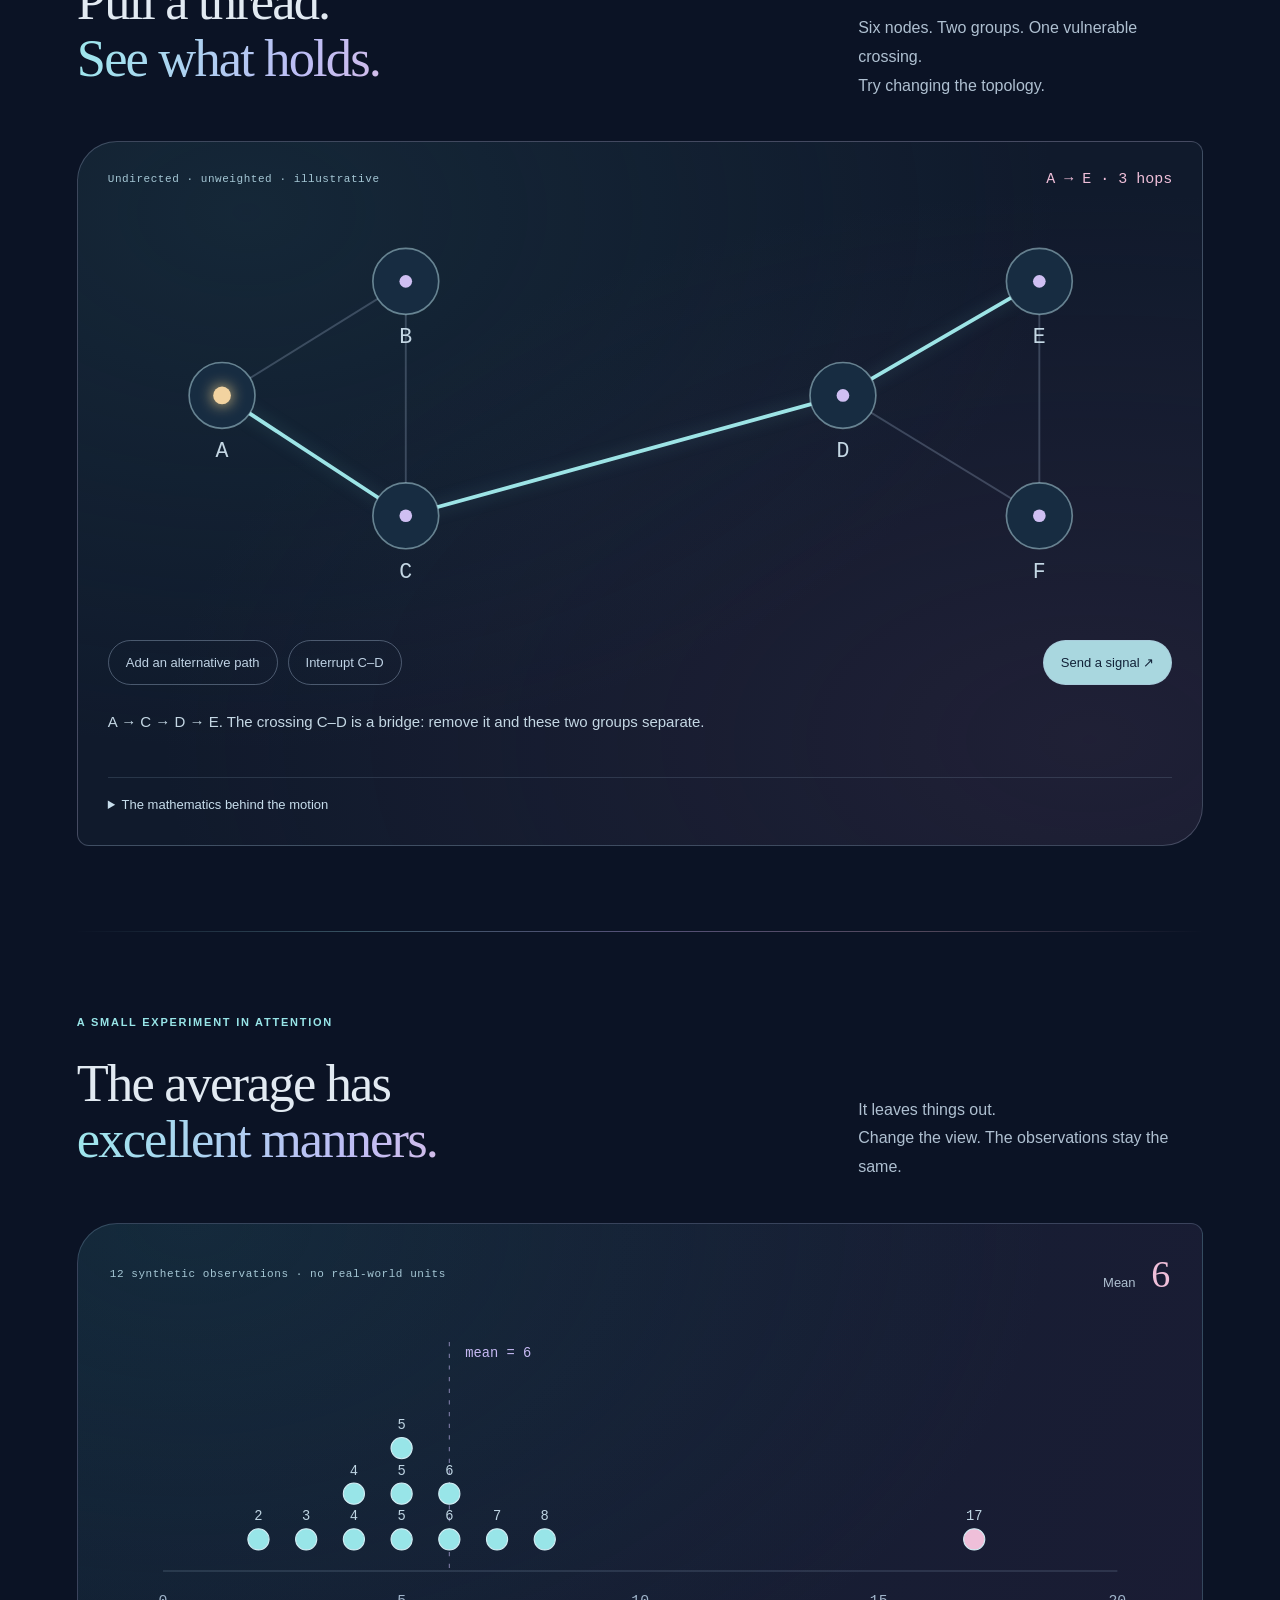
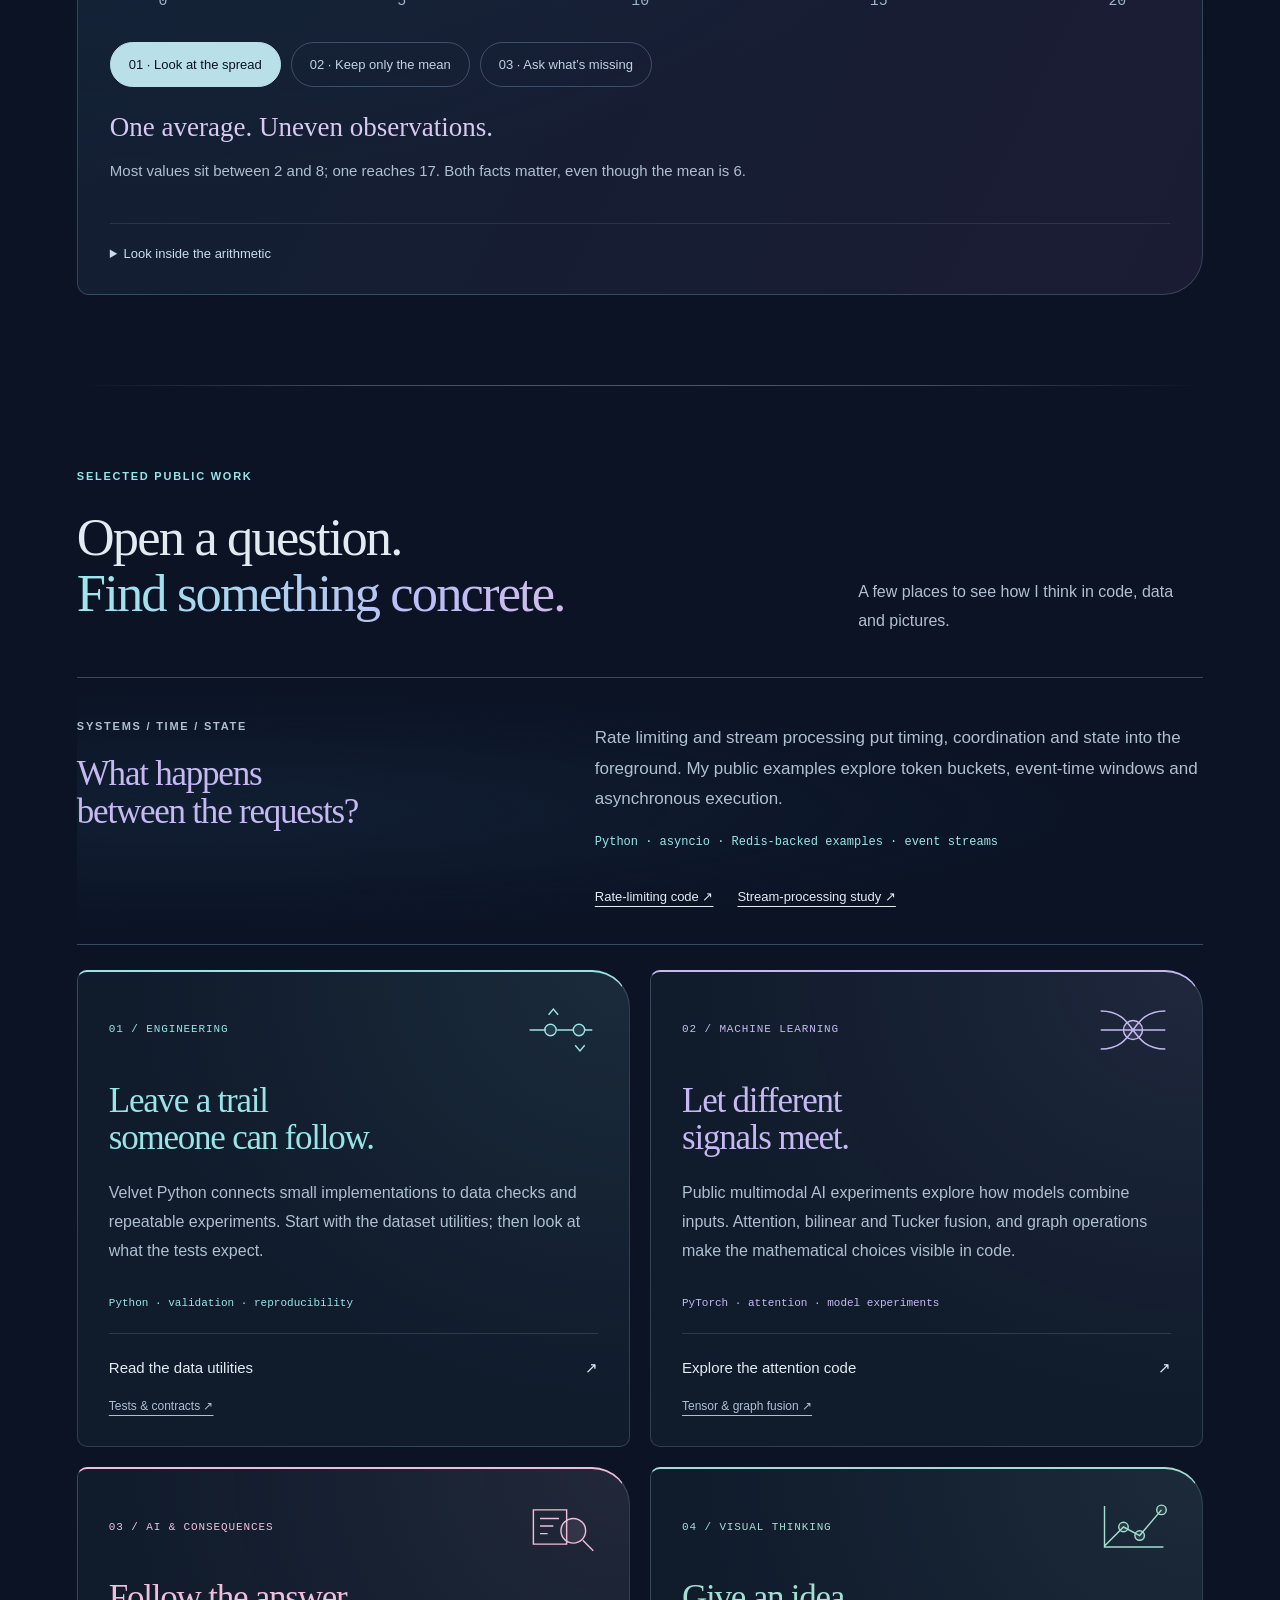
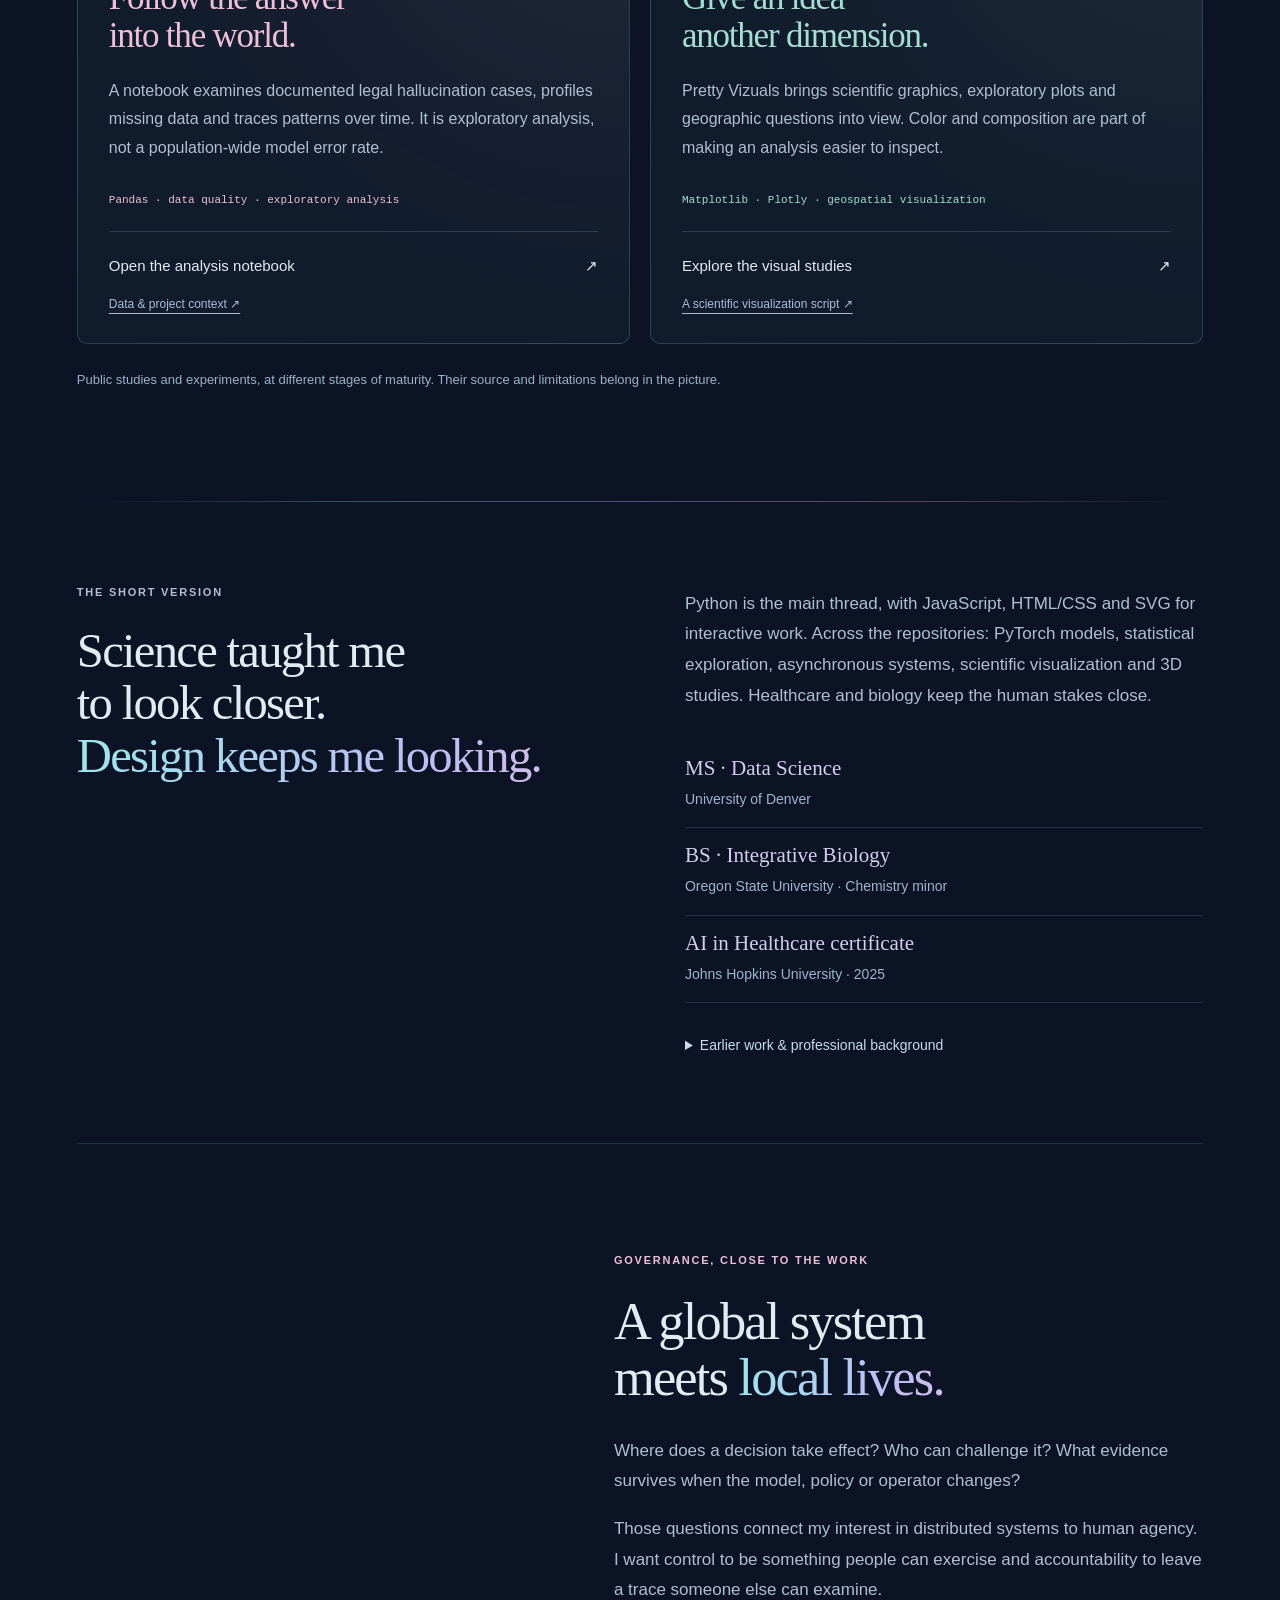
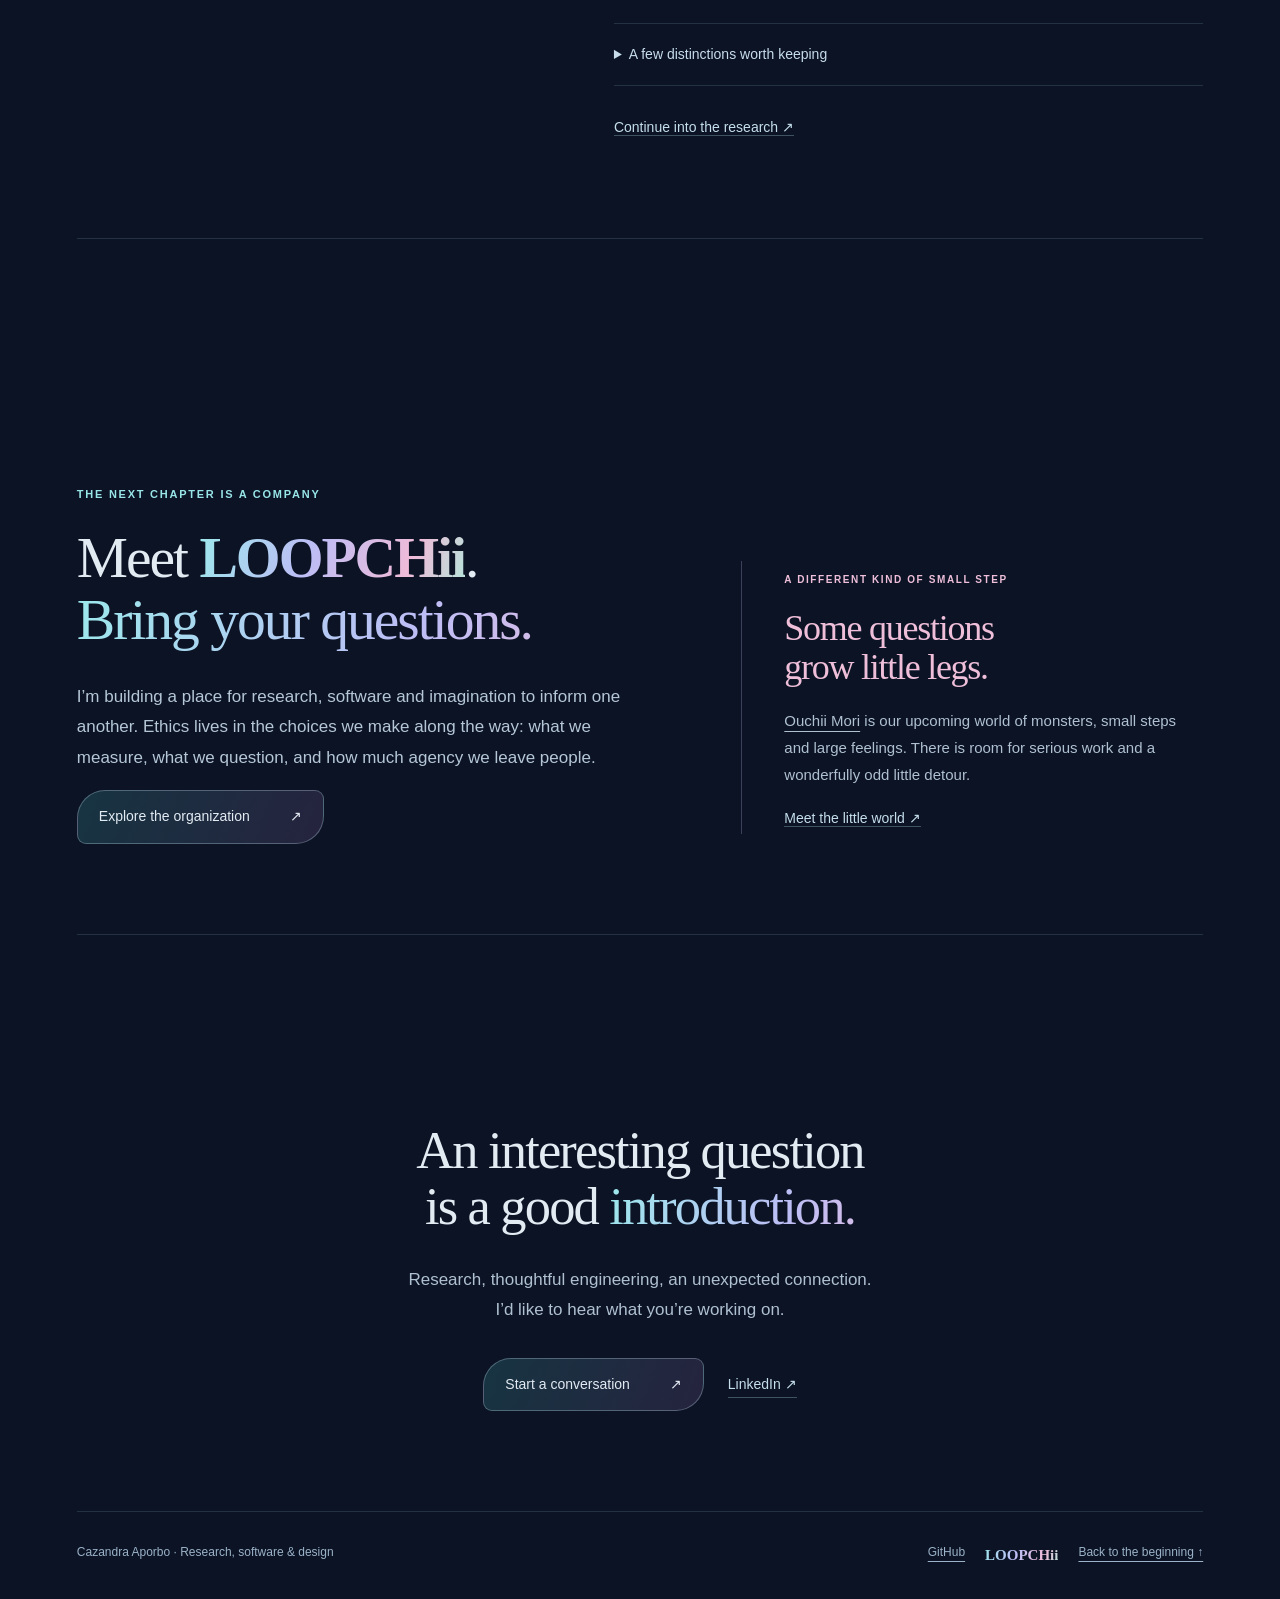
==== commit e32e42ba: "Connect sovereign-systems research to interactive public evidence" ====
--- a/docs/index.html
+++ b/docs/index.html
@@ -2,27 +2,34 @@
 <html lang="en">
 <head>
 <meta charset="utf-8"><meta name="viewport" content="width=device-width,initial-scale=1">
-<title>Cazandra Aporbo · CEO, LOOPCHii | Research, software & design</title>
-<meta name="description" content="Meet Cazandra (Cazzy) Aporbo, CEO of LOOPCHii. Explore public work in data science, AI research and interactive design, and the questions behind it.">
+<title>Cazandra Aporbo · CEO, LOOPCHii | Sovereign AI, systems &amp; design</title>
+<meta name="description" content="Cazandra Aporbo, CEO of LOOPCHii. Public work in data science, distributed systems and AI research, with interactive studies in graphs, governance and design.">
 <link rel="canonical" href="https://cazzy-aporbo.github.io/Cazzy-Aporbo/">
 <link rel="icon" href="assets/loopchii-cloud-icon-v7.svg" type="image/svg+xml"><link rel="icon" href="assets/favicon.png" type="image/png" sizes="96x96">
 <meta name="theme-color" content="#0b1325">
-<meta property="og:type" content="website"><meta property="og:title" content="Cazandra Aporbo · Curiosity, with consequences."><meta property="og:description" content="CEO, LOOPCHii. Selected work in research, software and design—and the questions that keep me building."><meta property="og:url" content="https://cazzy-aporbo.github.io/Cazzy-Aporbo/"><meta property="og:image" content="https://cazzy-aporbo.github.io/Cazzy-Aporbo/assets/social-card.png"><meta property="og:image:width" content="1200"><meta property="og:image:height" content="630"><meta property="og:image:alt" content="Cazandra Aporbo, CEO of LOOPCHii. Curiosity, with consequences. Pastel cloud emblem on midnight blue.">
-<meta name="twitter:card" content="summary_large_image"><meta name="twitter:title" content="Cazandra Aporbo · CEO, LOOPCHii"><meta name="twitter:description" content="Research, software and design. Explore the work and the questions behind it."><meta name="twitter:image" content="https://cazzy-aporbo.github.io/Cazzy-Aporbo/assets/social-card.png"><meta name="twitter:image:alt" content="Cazandra Aporbo — Curiosity, with consequences.">
+<meta property="og:type" content="website"><meta property="og:title" content="Cazandra Aporbo · Curiosity, with consequences."><meta property="og:description" content="CEO, LOOPCHii. Selected work in research, software and design—and the questions that keep me building."><meta property="og:url" content="https://cazzy-aporbo.github.io/Cazzy-Aporbo/"><meta property="og:image" content="https://cazzy-aporbo.github.io/Cazzy-Aporbo/assets/cloud-river.png"><meta property="og:image:width" content="1983"><meta property="og:image:height" content="793"><meta property="og:image:alt" content="LOOPCHii cloud artwork in a luminous garden of cyan, lilac and rose.">
+<meta name="twitter:card" content="summary_large_image"><meta name="twitter:title" content="Cazandra Aporbo · CEO, LOOPCHii"><meta name="twitter:description" content="Research, software and design. Explore the work and the questions behind it."><meta name="twitter:image" content="https://cazzy-aporbo.github.io/Cazzy-Aporbo/assets/cloud-river.png"><meta name="twitter:image:alt" content="LOOPCHii cloud artwork and luminous botanical forms.">
 <meta name="referrer" content="strict-origin-when-cross-origin">
 <meta http-equiv="Content-Security-Policy" content="default-src 'none'; img-src 'self'; style-src 'self'; script-src 'self'; base-uri 'none'; form-action 'none'; connect-src 'none'">
-<link rel="stylesheet" href="styles.css"><script src="app.js" defer></script>
+<link rel="stylesheet" href="styles.css"><script src="app.js" defer></script><script type="module" src="network.js"></script>
 </head>
 <body>
 <a class="skip" href="#main">Skip to content</a>
 <header class="wrap masthead"><a class="signature" href="#main" aria-label="Cazandra Aporbo, home">ca<span aria-hidden="true">↗</span></a><nav aria-label="Main"><a href="#work">Selected work</a><a href="#background">Background</a><a href="https://github.com/loopchii">Meet <span class="wordmark">LOOPCHii</span> ↗</a></nav><button class="motion" id="motion" hidden aria-pressed="false">Pause motion</button></header>
 <main id="main">
 <section class="hero wrap">
-<div class="hero-copy"><p class="eyebrow">Cazandra “Cazzy” Aporbo · CEO, <span class="wordmark">LOOPCHii</span></p><h1>Curiosity,<br>with <em>consequences.</em></h1><p class="intro">I build at the meeting point of science, software and human experience. The interesting part is often where the disciplines stop agreeing.</p><div class="actions"><a class="button" href="#work">Follow the work <span>↓</span></a><a class="quiet-link" href="#experiment">Try a different perspective ↗</a></div></div>
+<div class="hero-copy"><p class="eyebrow">Cazandra “Cazzy” Aporbo · CEO, <span class="wordmark">LOOPCHii</span></p><h1>Curiosity,<br>with <em>consequences.</em></h1><p class="intro">I’m a data scientist and systems builder leading <span class="wordmark">LOOPCHii</span>. I work on consequential AI and sovereign systems, where technical choices become questions of control, accountability and human experience.</p><div class="actions"><a class="button" href="#work">Follow the work <span>↓</span></a><a class="quiet-link" href="#network">Pull a thread ↗</a></div></div>
 <div class="hero-art" aria-hidden="true"><svg class="ribbon-field" viewBox="0 0 600 600"><defs><linearGradient id="ribbon-ink"><stop stop-color="#89e5e8"/><stop offset=".5" stop-color="#bdb2f5"/><stop offset="1" stop-color="#f0bcdc"/></linearGradient></defs><g class="ribbon-trails"></g><ellipse cx="300" cy="300" rx="245" ry="194" fill="none" stroke="#aacbdd25"/><ellipse cx="300" cy="300" rx="215" ry="243" fill="none" stroke="#ccb6ed30"/></svg><img class="hero-cloud" src="assets/loopchii-cloud-icon-v7.svg" width="200" height="200" alt=""><span class="art-note">A question rarely travels in a straight line.</span></div>
 <div class="hero-foot"><span>Scientific habits. A builder’s curiosity.</span><span>Public notebook / 01</span></div>
 </section>
-<section class="origin wrap" aria-labelledby="origin-title"><p class="eyebrow">The thread I brought with me</p><div class="split"><h2 id="origin-title">Before the model,<br>there was <em>the lab.</em></h2><div><p>I started in laboratory quality control. That work taught me to care about the distance between a result and the conclusion someone draws from it.</p><p>Today, as CEO of <span class="wordmark">LOOPCHii</span>, I carry that question into AI research, software and design. A system can be technically impressive and still miss something important about the person using it.</p><p>That is why I focus on <strong>consequential AI</strong>: intelligence understood through the people, places and decisions it affects. The work begins with what we can build, then stays for what we ought to understand.</p></div></div></section>
+<section class="origin wrap" aria-labelledby="origin-title"><p class="eyebrow">The thread I brought with me</p><div class="split"><h2 id="origin-title">Before the model,<br>there was <em>the lab.</em></h2><div><p>I started in laboratory quality control. That work taught me to care about the distance between a result and the conclusion someone draws from it.</p><p>Today, as CEO of <span class="wordmark">LOOPCHii</span>, I carry that question into AI research, software and design. A system can be technically impressive and still miss something important about the person using it.</p><p>That is why I focus on <strong>consequential AI</strong>: intelligence understood through the people, places and decisions it affects. Sovereignty makes that practical: who controls a deployment, what it depends on, and what remains possible when a connection or an assumption fails.</p></div></div></section>
+<section class="network wrap" id="network" aria-labelledby="network-title">
+<div class="section-heading"><div><p class="eyebrow">A little graph theory, in your hands</p><h2 id="network-title">Pull a thread.<br><em>See what holds.</em></h2></div><p>Six nodes. Two groups. One vulnerable crossing.<br>Try changing the topology.</p></div>
+<div class="network-board"><div class="network-top"><span class="mono">Undirected · unweighted · illustrative</span><span id="network-state">A → E · 3 hops</span></div>
+<svg id="network-svg" viewBox="0 0 840 340" role="img" aria-labelledby="network-desc"><title id="network-desc">A six-node graph with a path from A to E through C and D.</title><g id="graph-edges"></g><path id="graph-route" fill="none"/><g id="graph-nodes"></g><circle id="graph-packet" r="7" cx="90" cy="155"/></svg>
+<div class="network-controls"><button id="alternate" aria-pressed="false" disabled>Add an alternative path</button><button id="interrupt" aria-pressed="false" disabled>Interrupt C–D</button><button id="send-signal" disabled>Send a signal ↗</button></div>
+<p class="network-reading" id="network-reading" aria-live="polite">A → C → D → E. The crossing C–D is a bridge: remove it and these two groups separate.</p><details><summary>The mathematics behind the motion</summary><p>The route is calculated with breadth-first search on an unweighted graph. Adding B–F creates an alternative crossing. Removing C–D then leaves a path through B and F. This shows reachability, not latency, capacity, security or fault tolerance in a deployed system.</p><a href="https://github.com/Cazzy-Aporbo/Cazzy-Aporbo/blob/main/docs/network.js">Inspect the graph implementation ↗</a></details>
+<noscript><p>A–B–C and D–E–F form two triangles joined by C–D. Without that bridge, A cannot reach E. JavaScript enables the experiment.</p></noscript></div></section>
 <section class="experiment wrap" id="experiment" aria-labelledby="experiment-title">
 <div class="section-heading"><div><p class="eyebrow">A small experiment in attention</p><h2 id="experiment-title">The average has<br><em>excellent manners.</em></h2></div><p>It leaves things out.<br>Change the view. The observations stay the same.</p></div>
 <div class="instrument">
@@ -35,14 +42,15 @@
 </div>
 </section>
 <section class="work wrap" id="work" aria-labelledby="work-title"><div class="section-heading"><div><p class="eyebrow">Selected public work</p><h2 id="work-title">Open a question.<br><em>Find something concrete.</em></h2></div><p>A few places to see how I think in code, data and pictures.</p></div>
-<div class="work-grid">
+<article class="systems-note"><div><p class="eyebrow">Systems / time / state</p><h3>What happens<br>between the requests?</h3></div><div><p>Rate limiting and stream processing put timing, coordination and state into the foreground. My public examples explore token buckets, event-time windows and asynchronous execution.</p><p class="skills">Python · asyncio · Redis-backed examples · event streams</p><div class="actions"><a href="https://github.com/Cazzy-Aporbo/Advanced_multi-modal-AI/blob/main/Advanced_/distributed-rate-limiter.py">Rate-limiting code ↗</a><a href="https://github.com/Cazzy-Aporbo/Advanced_multi-modal-AI/blob/main/Advanced_/stream-processing-engine.py">Stream-processing study ↗</a></div></div></article><div class="work-grid">
 <article class="project cyan"><div class="project-top"><span>01 / ENGINEERING</span><svg viewBox="0 0 80 60" aria-hidden="true"><path d="M8 30h17m12 0h17m12 0h8"/><circle cx="30" cy="30" r="6"/><circle cx="60" cy="30" r="6"/><path d="m28 14 5-6 5 6m18 32 5 6 5-6"/></svg></div><h3>Leave a trail<br>someone can follow.</h3><p>Velvet Python connects small implementations to data checks and repeatable experiments. Start with the dataset utilities; then look at what the tests expect.</p><p class="skills">Python · validation · reproducibility</p><a class="project-link" href="https://github.com/Cazzy-Aporbo/velvet-python/blob/main/src/data_utils.py">Read the data utilities <span>↗</span></a><a class="secondary" href="https://github.com/Cazzy-Aporbo/velvet-python/tree/main/tests">Tests &amp; contracts ↗</a></article>
-<article class="lilac project"><div class="project-top"><span>02 / MACHINE LEARNING</span><svg viewBox="0 0 80 60" aria-hidden="true"><path d="M6 10C45 10 35 50 74 50M6 50C45 50 35 10 74 10M6 30h68"/><circle cx="40" cy="30" r="10"/></svg></div><h3>Let different<br>signals meet.</h3><p>Public multimodal AI experiments explore how models combine inputs. The attention code is one place to examine the assumptions an implementation makes.</p><p class="skills">PyTorch · attention · model experiments</p><a class="project-link" href="https://github.com/Cazzy-Aporbo/Advanced_multi-modal-AI/blob/main/core/attention_mechanisms.py">Explore the attention code <span>↗</span></a><a class="secondary" href="https://github.com/Cazzy-Aporbo/Advanced_multi-modal-AI">The wider repository ↗</a></article>
+<article class="lilac project"><div class="project-top"><span>02 / MACHINE LEARNING</span><svg viewBox="0 0 80 60" aria-hidden="true"><path d="M6 10C45 10 35 50 74 50M6 50C45 50 35 10 74 10M6 30h68"/><circle cx="40" cy="30" r="10"/></svg></div><h3>Let different<br>signals meet.</h3><p>Public multimodal AI experiments explore how models combine inputs. Attention, bilinear and Tucker fusion, and graph operations make the mathematical choices visible in code.</p><p class="skills">PyTorch · attention · model experiments</p><a class="project-link" href="https://github.com/Cazzy-Aporbo/Advanced_multi-modal-AI/blob/main/core/attention_mechanisms.py">Explore the attention code <span>↗</span></a><a class="secondary" href="https://github.com/Cazzy-Aporbo/Advanced_multi-modal-AI/blob/main/fusion_strategies.py">Tensor &amp; graph fusion ↗</a></article>
 <article class="rose project"><div class="project-top"><span>03 / AI &amp; CONSEQUENCES</span><svg viewBox="0 0 80 60" aria-hidden="true"><path d="M12 12h35v36H12zM19 21h20m-20 8h14m-14 8h8"/><circle cx="54" cy="34" r="13"/><path d="m64 44 11 11"/></svg></div><h3>Follow the answer<br>into the world.</h3><p>A notebook examines documented legal hallucination cases, profiles missing data and traces patterns over time. It is exploratory analysis, not a population-wide model error rate.</p><p class="skills">Pandas · data quality · exploratory analysis</p><a class="project-link" href="https://github.com/Cazzy-Aporbo/AI-hallucination-analysis/blob/main/ai_hallucinate.ipynb">Open the analysis notebook <span>↗</span></a><a class="secondary" href="https://github.com/Cazzy-Aporbo/AI-hallucination-analysis">Data &amp; project context ↗</a></article>
 <article class="mint project"><div class="project-top"><span>04 / VISUAL THINKING</span><svg viewBox="0 0 80 60" aria-hidden="true"><path d="M10 8v43h62M10 50l20-20 17 9 23-27"/><circle cx="30" cy="30" r="5"/><circle cx="47" cy="39" r="5"/><circle cx="70" cy="12" r="5"/></svg></div><h3>Give an idea<br>another dimension.</h3><p>Pretty Vizuals brings scientific graphics, exploratory plots and geographic questions into view. Color and composition are part of making an analysis easier to inspect.</p><p class="skills">Matplotlib · Plotly · geospatial visualization</p><a class="project-link" href="https://github.com/Cazzy-Aporbo/pretty-vizuals">Explore the visual studies <span>↗</span></a><a class="secondary" href="https://github.com/Cazzy-Aporbo/pretty-vizuals/blob/master/advanced_periodic_visuals.py">A scientific visualization script ↗</a></article>
 </div><p class="scope">Public studies and experiments, at different stages of maturity. Their source and limitations belong in the picture.</p></section>
-<section class="background wrap" id="background"><div><p class="eyebrow">The short version</p><h2>Science taught me<br>to look closer.<br><em>Design keeps me looking.</em></h2></div><div><p>I work across Python, statistical analysis, machine learning and interactive visual design. Healthcare and biology continue to shape the questions I bring to technical work.</p><dl><div><dt>MS · Data Science</dt><dd>University of Denver</dd></div><div><dt>BS · Integrative Biology</dt><dd>Oregon State University · Chemistry minor</dd></div><div><dt>AI in Healthcare certificate</dt><dd>Johns Hopkins University · 2025</dd></div></dl><details><summary>Earlier work &amp; professional background</summary><p>My earlier work spans laboratory quality control and data science leadership. I now lead <span class="wordmark">LOOPCHii</span>, bringing those scientific habits into the company’s research, software and design.</p><a href="https://www.linkedin.com/in/cazandra-aporbo">Continue on LinkedIn ↗</a></details></div></section>
+<section class="background wrap" id="background"><div><p class="eyebrow">The short version</p><h2>Science taught me<br>to look closer.<br><em>Design keeps me looking.</em></h2></div><div><p>Python is the main thread, with JavaScript, HTML/CSS and SVG for interactive work. Across the repositories: PyTorch models, statistical exploration, asynchronous systems, scientific visualization and 3D studies. Healthcare and biology keep the human stakes close.</p><dl><div><dt>MS · Data Science</dt><dd>University of Denver</dd></div><div><dt>BS · Integrative Biology</dt><dd>Oregon State University · Chemistry minor</dd></div><div><dt>AI in Healthcare certificate</dt><dd>Johns Hopkins University · 2025</dd></div></dl><details><summary>Earlier work &amp; professional background</summary><p>My earlier work spans laboratory quality control and data science leadership. I now lead <span class="wordmark">LOOPCHii</span>, bringing those scientific habits into the company’s research, software and design.</p><a href="https://www.linkedin.com/in/cazandra-aporbo">Continue on LinkedIn ↗</a><p>Oscar Humberto Montemayor Award · Oregon State University · 2022.</p></details></div></section>
+<section class="governance wrap" id="governance"><div class="governance-art"><img src="assets/cloud-garden.png" alt="" loading="lazy" width="1254" height="1254"></div><div><p class="eyebrow">Governance, close to the work</p><h2>A global system<br>meets <em>local lives.</em></h2><p>Where does a decision take effect? Who can challenge it? What evidence survives when the model, policy or operator changes?</p><p>Those questions connect my interest in distributed systems to human agency. I want control to be something people can exercise and accountability to leave a trace someone else can examine.</p><details><summary>A few distinctions worth keeping</summary><p>A voluntary risk framework, a legal obligation and an engineering control do different jobs. I keep jurisdiction, use case and the people affected in view before treating one as evidence for another.</p><p><a href="https://www.nist.gov/itl/ai-risk-management-framework">NIST AI RMF</a> offers a risk-management framework; the <a href="https://www.oecd.org/en/topics/sub-issues/ai-principles.html">OECD AI Principles</a> provide an international policy reference. These are starting points for inquiry, not certifications of this work.</p></details><a class="quiet-link" href="https://www.loopchii.com/governance/">Continue into the research ↗</a></div></section>
 <section class="next wrap" id="loopchii"><img src="assets/cloud-river.png" alt="" width="1983" height="793" loading="lazy"><div class="next-copy"><p class="eyebrow">The next chapter is a company</p><h2>Meet <span class="wordmark">LOOPCHii</span>.<br><em>Bring your questions.</em></h2><p>I’m building a place for research, software and imagination to inform one another. Ethics lives in the choices we make along the way: what we measure, what we question, and how much agency we leave people.</p><a class="button" href="https://github.com/loopchii">Explore the organization <span>↗</span></a></div><div class="play-note"><p class="eyebrow">A different kind of small step</p><h3>Some questions<br>grow little legs.</h3><p><a href="https://www.loopchii.games/">Ouchii Mori</a> is our upcoming world of monsters, small steps and large feelings. There is room for serious work and a wonderfully odd little detour.</p><a class="quiet-link" href="https://www.loopchii.games/">Meet the little world ↗</a></div></section>
-<section class="contact wrap"><h2>An interesting question<br>is a good <em>introduction.</em></h2><p>Research, thoughtful engineering, an unexpected connection.<br>I’d like to hear what you’re working on.</p><div class="actions"><a class="button" href="https://www.loopchii.com/contact/">Start a conversation <span>↗</span></a><a class="quiet-link" href="https://www.linkedin.com/in/cazandra-aporbo">LinkedIn ↗</a></div></section>
+<section class="contact wrap"><img class="contact-river" src="assets/ideas-river.png" alt="" width="1983" height="793" loading="lazy"><h2>An interesting question<br>is a good <em>introduction.</em></h2><p>Research, thoughtful engineering, an unexpected connection.<br>I’d like to hear what you’re working on.</p><div class="actions"><a class="button" href="https://www.loopchii.com/contact/">Start a conversation <span>↗</span></a><a class="quiet-link" href="https://www.linkedin.com/in/cazandra-aporbo">LinkedIn ↗</a></div></section>
 </main><footer class="wrap"><span>Cazandra Aporbo · Research, software &amp; design</span><nav aria-label="Footer"><a href="https://github.com/Cazzy-Aporbo">GitHub</a><a href="https://www.loopchii.com/" class="wordmark">LOOPCHii</a><a href="#main">Back to the beginning ↑</a></nav></footer>
 </body></html>
--- a/docs/styles.css
+++ b/docs/styles.css
@@ -7,3 +7,6 @@
 @media print{body{background:white;color:#111}header,.hero-art,.experiment,.next>img,.motion{display:none}p,.intro,.split p,.background p,.project p{color:#333!important}.wordmark,h1 em,h2 em{background:none;color:#335}.wrap{width:100%}h1{font-size:44px}.hero{display:block;min-height:0}.origin,.work,.background,.next,.contact{padding-block:25px}.project{break-inside:avoid;background:white}.project h3,.project-link{color:#222}.next{display:block}.play-note{margin-top:30px}footer{color:#333}}
 
 .project:hover .project-top svg,.project:focus-within .project-top svg{animation:diagram-arrive .7s ease-out 1}@keyframes diagram-arrive{from{stroke-dasharray:9 10;stroke-dashoffset:40;transform:translateY(4px)}to{stroke-dasharray:9 0;stroke-dashoffset:0;transform:translateY(0)}}@media(prefers-reduced-motion:reduce){.project:hover .project-top svg,.project:focus-within .project-top svg{animation:none}}
+.network{padding-block:70px 85px;border-top:1px solid #a1bed32b}.network-board{background:radial-gradient(ellipse at 15% 10%,#1e414e55,transparent 60%),radial-gradient(ellipse at 90% 85%,#4e315340,transparent 65%),#101a2c;border:1px solid #b5c1dc45;border-radius:40px 12px 40px 12px;padding:28px 30px}.network-top{display:flex;justify-content:space-between;gap:18px;align-items:center}#network-state{font:15px monospace;color:var(--rose)}#network-svg{display:block;width:100%;height:auto;margin-block:10px}.normal-edge{stroke:#a9bcd444;stroke-width:1.5;fill:none}.alternative-edge{stroke:var(--lilac);stroke-width:1.5;fill:none;stroke-dasharray:6 7}.interrupted-edge{stroke:#dc9bbd55;stroke-width:1.5;fill:none;stroke-dasharray:3 12}#graph-route{stroke:#9de4e6;stroke-width:3;stroke-linejoin:round;stroke-linecap:round;filter:drop-shadow(0 0 6px #7ddbdf40)}.node-halo{fill:#172c41;stroke:#b2d9e285;stroke-width:1.3}.node-core{fill:#cfbff2}.node-label{fill:#c4d7e4;font:17px monospace;text-anchor:middle}#graph-packet{fill:#f2d3a0;filter:drop-shadow(0 0 6px #f4cf85)}.network-controls{display:flex;gap:10px;flex-wrap:wrap}.network-controls button{padding:10px 17px;border-radius:24px;background:transparent;border:1px solid #a6bad263;color:#bfd2e4;font-size:13px}.network-controls button[aria-pressed=true]{background:#30304c;border-color:var(--lilac);color:#e2d2f4}.network-controls #send-signal{margin-left:auto;background:#a9d7df;color:#122238}.network-controls #send-signal:disabled{background:#17273a;color:#8392ac;border-color:#8392ac33}.network-reading{color:#c4d7e4;font-size:15px;min-height:54px;margin:23px 0 15px}.network-board details{border-top:1px solid #a1bed32b;padding-top:15px;font-size:13px;color:var(--muted)}.systems-note{display:grid;grid-template-columns:1fr 1.3fr;gap:50px;border-block:1px solid #a3cfe64a;padding-block:28px 35px;margin-bottom:25px;background:radial-gradient(ellipse at 10% 50%,#203d5545,transparent 65%)}.systems-note h3{color:var(--lilac);margin:18px 0 10px}.systems-note p{color:var(--muted)}.systems-note .skills{font:12px/1.8 monospace;color:var(--cyan)}.systems-note .actions{font-size:13px;gap:24px}.governance{display:grid;grid-template-columns:.9fr 1.1fr;gap:55px;align-items:center;border-top:1px solid #a1bed32b;padding-block:70px}.governance-art{position:relative;transform:rotate(-8deg)}.governance-art img{display:block;width:115%;max-width:none;margin-left:-7%;mask-image:radial-gradient(ellipse,#000 28%,transparent 69%)}.governance p{color:var(--muted)}.governance details{font-size:14px;border-block:1px solid #a1bed32b;padding:18px 0;margin-bottom:26px}.governance .eyebrow{color:var(--rose)}
+@media(max-width:760px){.network{padding-block:45px}.network-board{padding:20px 18px;border-radius:28px 8px}.network-top{align-items:start}.network-top .mono{max-width:50%;font-size:9px}#network-state{font-size:11px}.network-controls{gap:8px}.network-controls button{font-size:12px;padding:10px 12px}.network-controls #send-signal{margin-left:0}.network-reading{font-size:14px;min-height:84px}.systems-note{grid-template-columns:1fr;gap:0;padding:23px 0}.systems-note .actions{margin-top:15px}.governance{grid-template-columns:1fr;gap:0;padding-block:40px}.governance-art{width:75%;max-width:350px;margin:auto}.governance-art img{width:100%;margin:0}.governance h2{margin-top:10px}.governance p{font-size:16px}}
+.contact{position:relative;isolation:isolate;padding-top:165px}.contact-river{position:absolute;z-index:-1;top:0;left:0;width:100%;opacity:.3;mask-image:radial-gradient(ellipse at 55% 35%,#000 10%,transparent 65%);pointer-events:none}.contact h2{position:relative}@media(max-width:760px){.contact{padding-top:95px}.contact-river{opacity:.35}}
